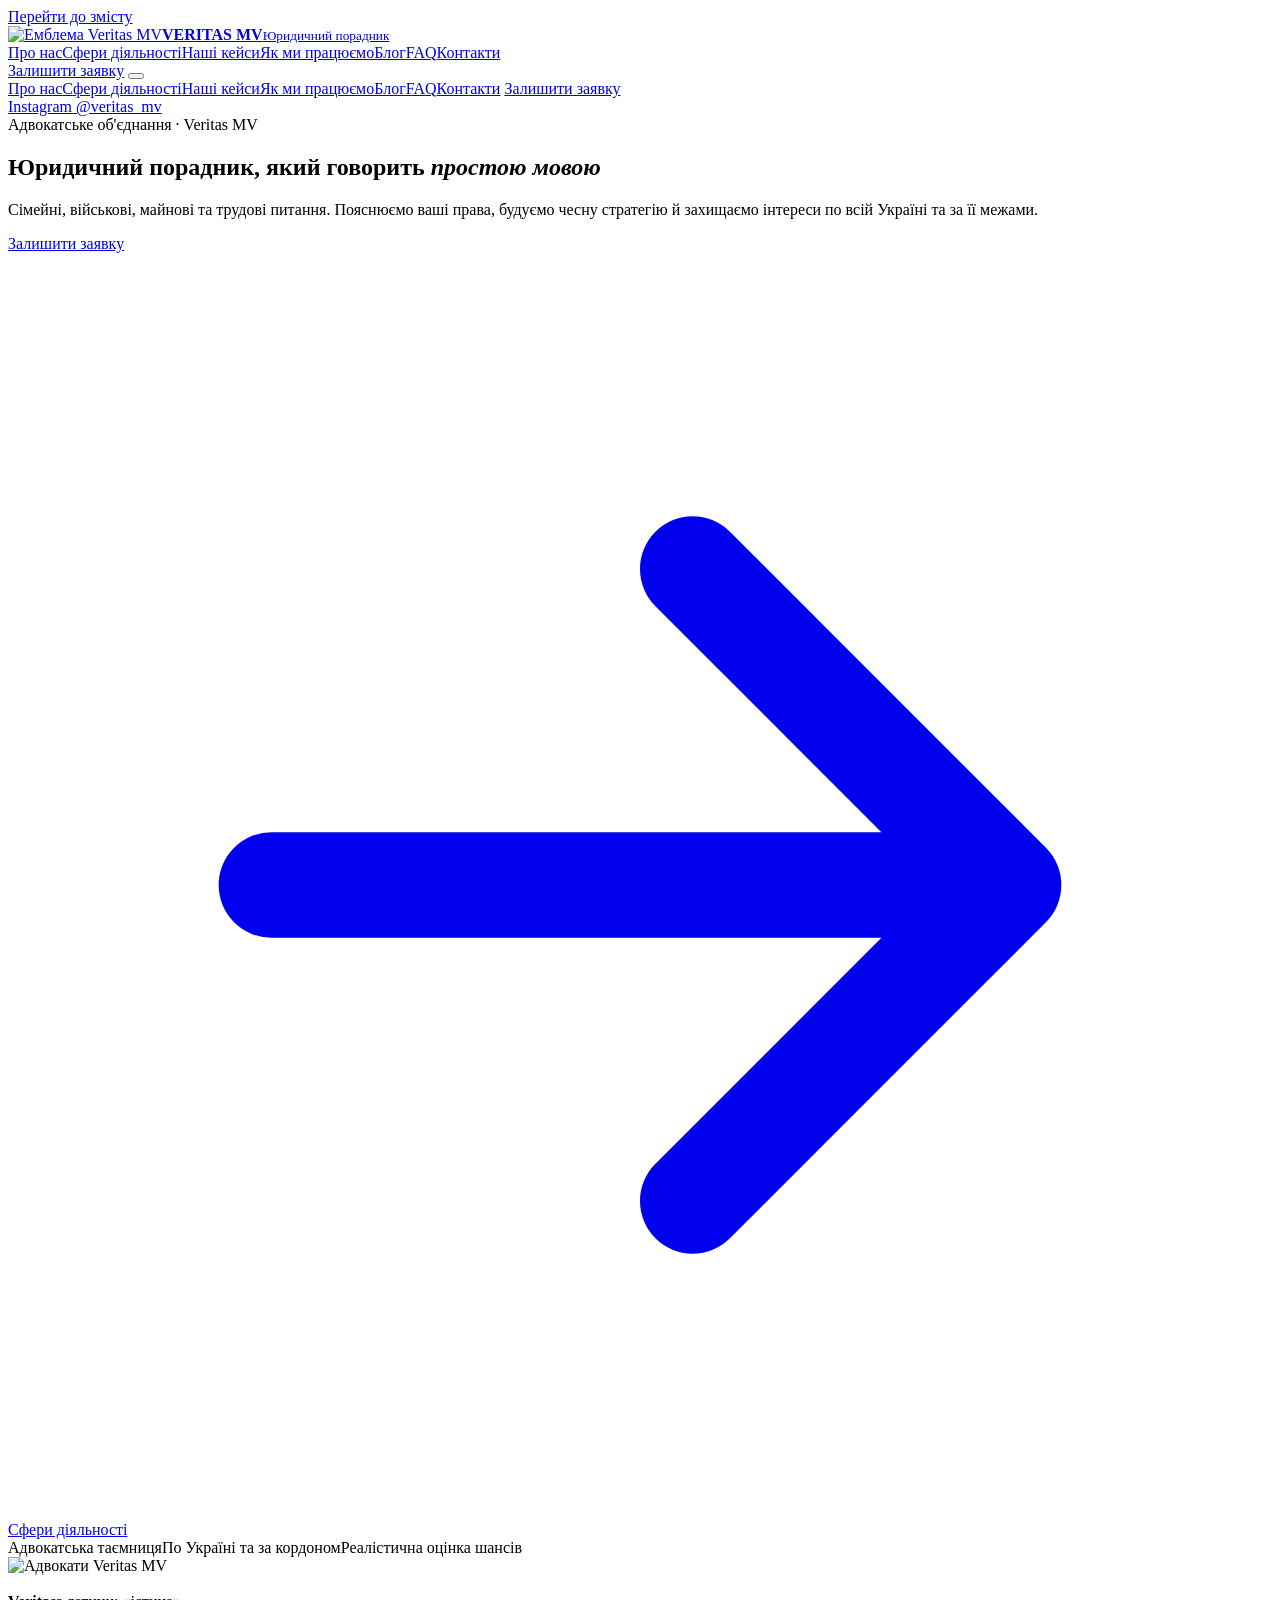
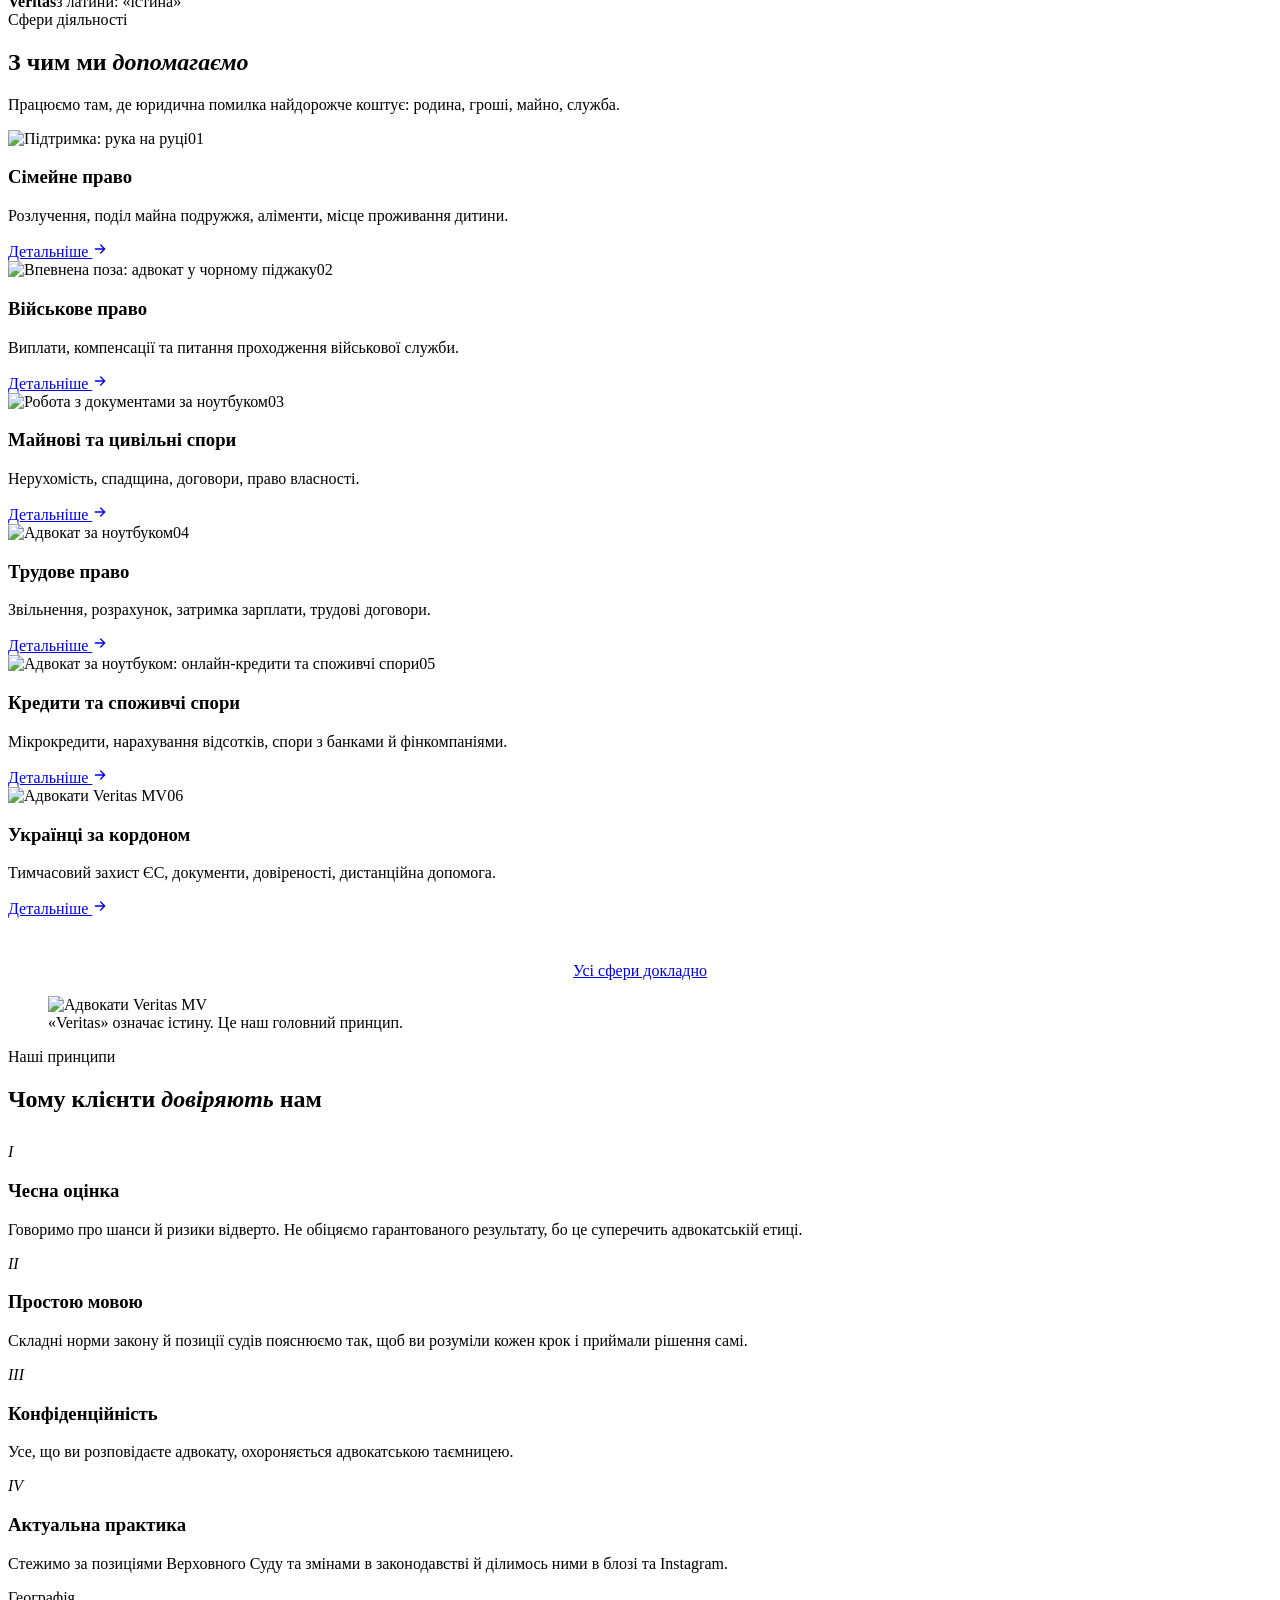
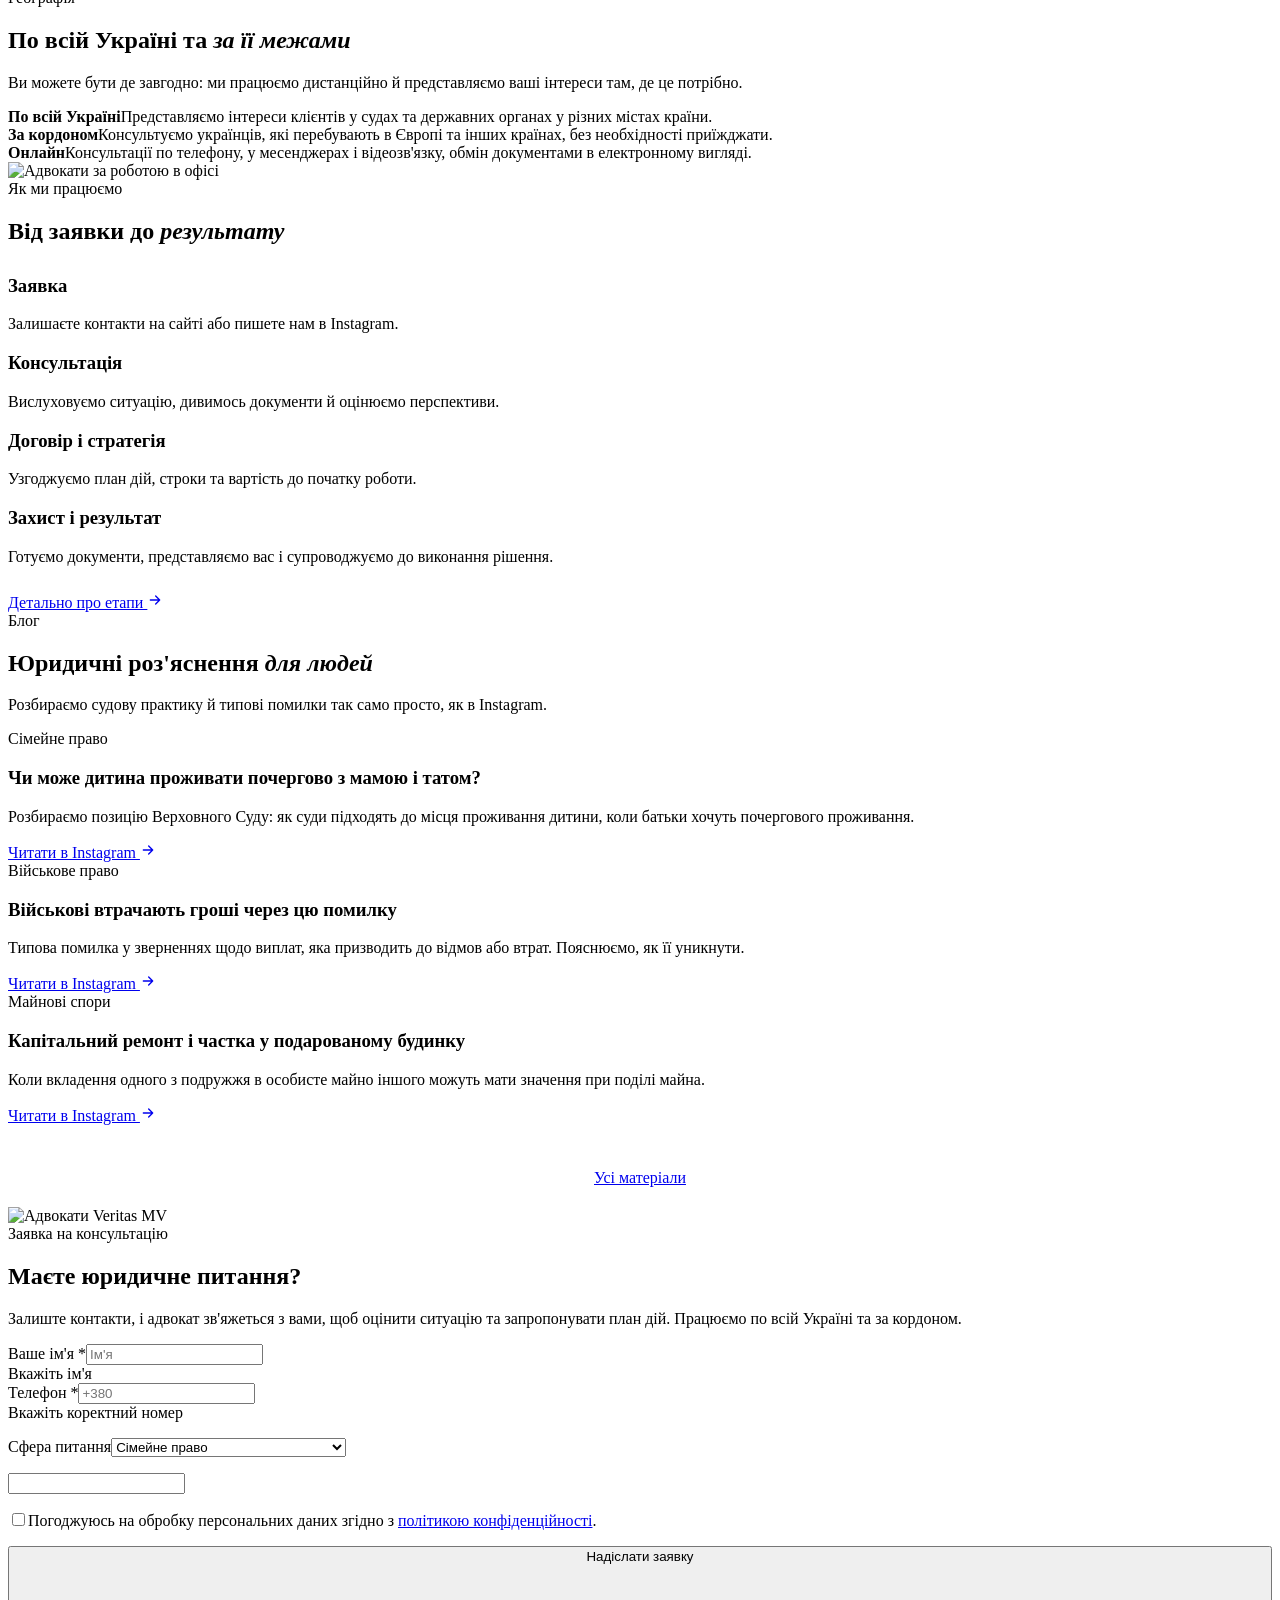
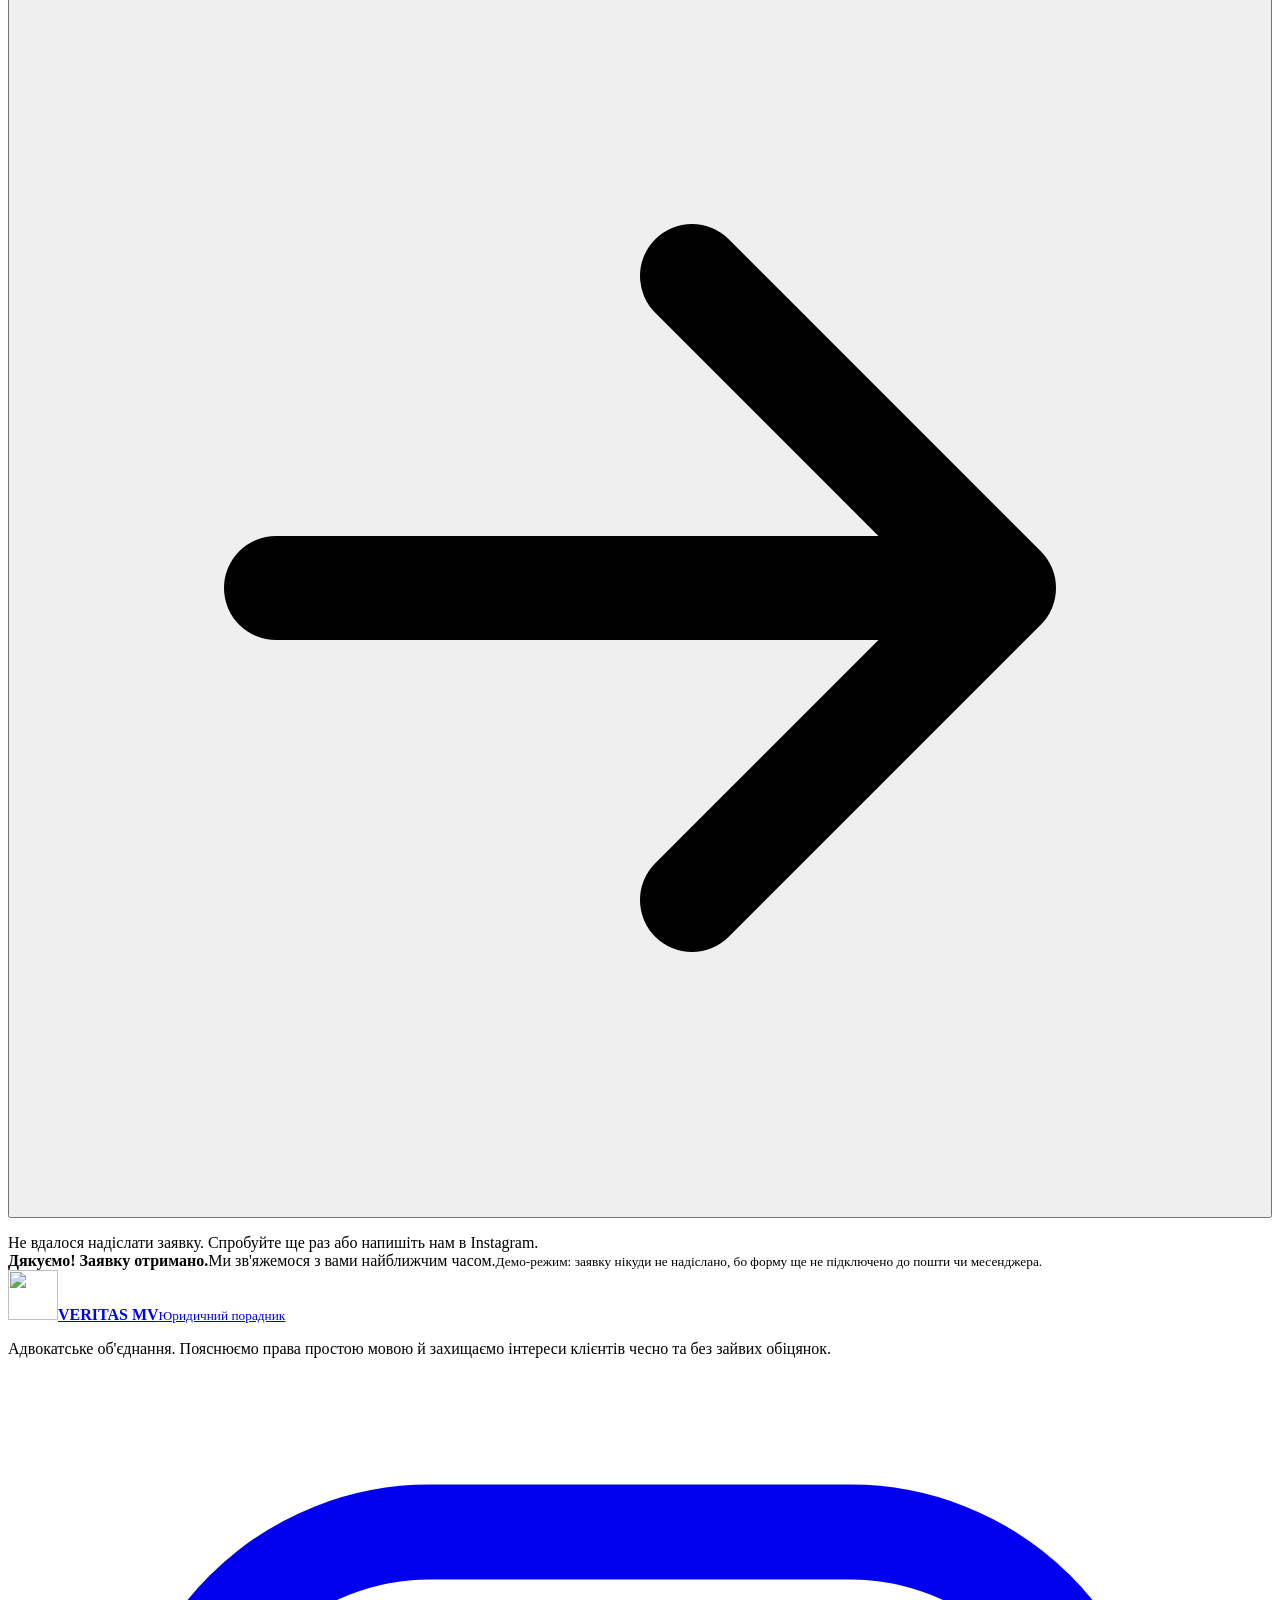
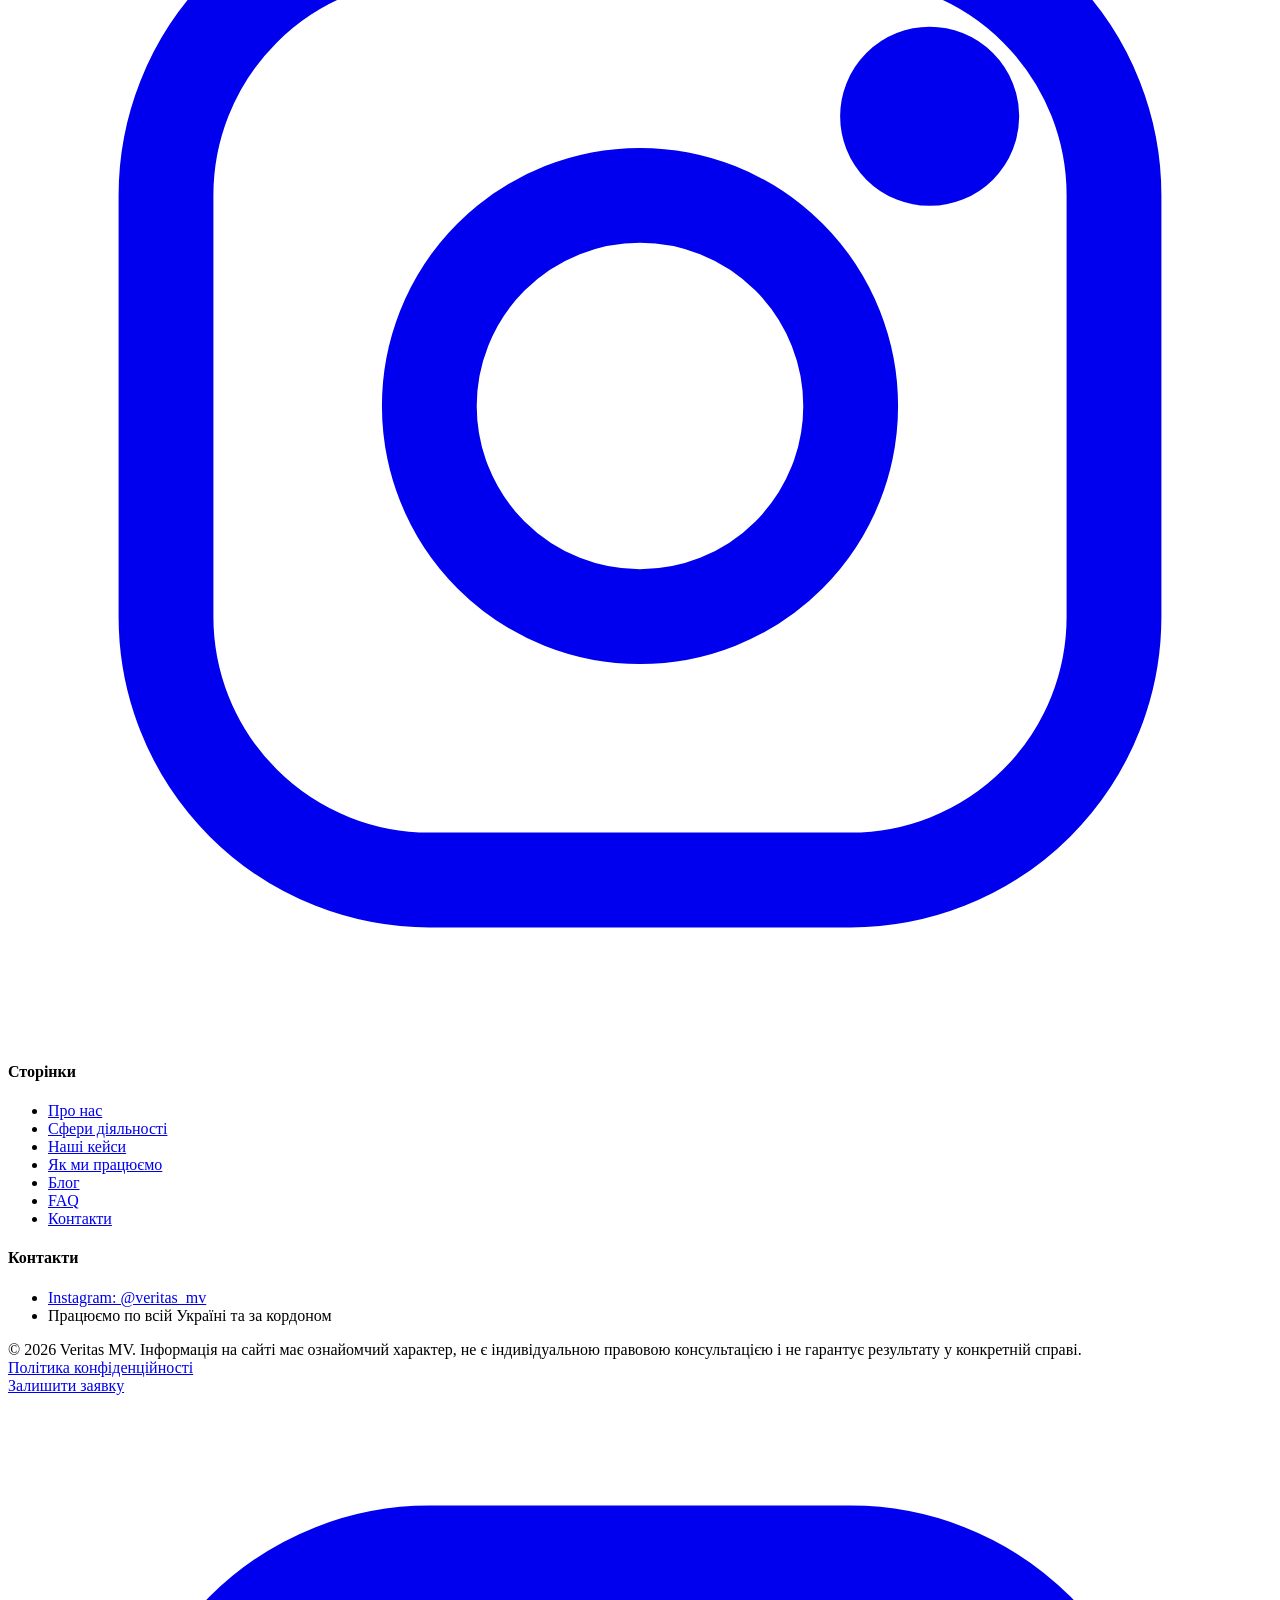
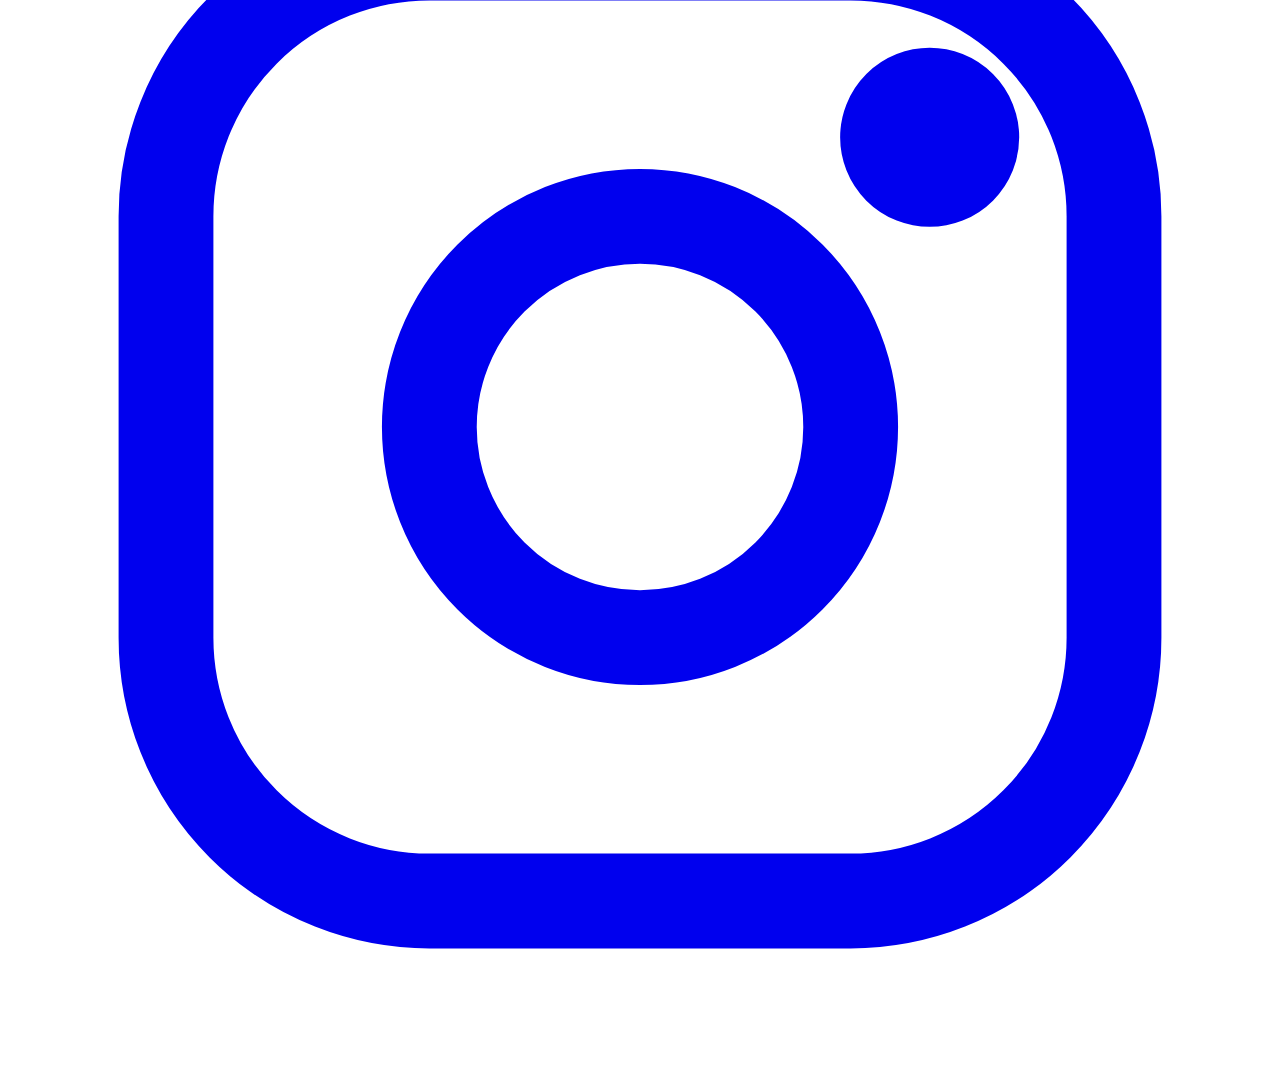
==== index.html @ 13b51f2b "Add files via upload" ====
<!DOCTYPE html>
<html lang="uk">
<head>
<meta charset="utf-8">
<meta name="viewport" content="width=device-width,initial-scale=1">
<title>Юридичний порадник | Адвокатське об'єднання Veritas MV</title>
<meta name="description" content="Адвокатське об'єднання Veritas MV: сімейне, військове, майнове та трудове право. Працюємо по всій Україні та за кордоном. Залиште заявку онлайн.">
<link rel="canonical" href="https://veritasmv.com.ua/">
<meta property="og:type" content="website"><meta property="og:locale" content="uk_UA">
<meta property="og:title" content="Юридичний порадник | Адвокатське об'єднання Veritas MV"><meta property="og:description" content="Адвокатське об'єднання Veritas MV: сімейне, військове, майнове та трудове право. Працюємо по всій Україні та за кордоном. Залиште заявку онлайн.">
<meta property="og:image" content="https://veritasmv.com.ua/img/hero.jpg"><meta property="og:url" content="https://veritasmv.com.ua/">
<meta name="theme-color" content="#4a0a16">
<link rel="icon" type="image/png" href="img/favicon.png"><link rel="apple-touch-icon" href="img/apple-touch-icon.png">
<link rel="preconnect" href="https://fonts.googleapis.com"><link rel="preconnect" href="https://fonts.gstatic.com" crossorigin>
<link href="https://fonts.googleapis.com/css2?family=Montserrat:ital,wght@0,300;0,400;0,500;0,600;0,700;0,800;1,500;1,600&display=swap&subset=cyrillic" rel="stylesheet">
<link rel="stylesheet" href="css/style.css">
<script type="application/ld+json">{"@context": "https://schema.org", "@type": "LegalService", "name": "Veritas MV · Юридичний порадник", "url": "https://veritasmv.com.ua", "logo": "https://veritasmv.com.ua/img/logo.png", "image": "https://veritasmv.com.ua/img/hero.jpg", "description": "Адвокатське об'єднання: сімейне, військове, майнове, трудове право. Працюємо по всій Україні та за кордоном.", "sameAs": ["https://www.instagram.com/veritas_mv"], "areaServed": ["UA", "Європа"]}</script>
</head>
<body>
<a class="sr-only" href="#main">Перейти до змісту</a>
<header class="site-header"><div class="container header-in">
  <a class="brand" href="index.html" aria-label="Юридичний порадник: на головну"><img src="img/logo.png" alt="Емблема Veritas MV" width="50" height="50"><span class="brand-txt"><b>VERITAS MV</b><small>Юридичний порадник</small></span></a>
  <nav class="nav" aria-label="Основне меню"><a href="about.html">Про нас</a><a href="services.html">Сфери діяльності</a><a href="cases.html">Наші кейси</a><a href="process.html">Як ми працюємо</a><a href="blog.html">Блог</a><a href="faq.html">FAQ</a><a href="contacts.html">Контакти</a></nav>
  <a class="btn btn-primary btn-sm header-cta" href="contacts.html#form">Залишити заявку</a>
  <button class="burger" aria-label="Меню" aria-expanded="false"><span></span></button>
</div></header>
<div class="mobile-menu"><a class="m-link" href="about.html">Про нас</a><a class="m-link" href="services.html">Сфери діяльності</a><a class="m-link" href="cases.html">Наші кейси</a><a class="m-link" href="process.html">Як ми працюємо</a><a class="m-link" href="blog.html">Блог</a><a class="m-link" href="faq.html">FAQ</a><a class="m-link" href="contacts.html">Контакти</a>
  <a class="btn btn-primary" href="contacts.html#form">Залишити заявку</a>
  <div class="m-contact"><a href="https://www.instagram.com/veritas_mv" target="_blank" rel="noopener">Instagram @veritas_mv</a></div>
</div>
<main id="main">

<section class="hero"><div class="container hero-grid">
  <div>
    <span class="eyebrow rv">Адвокатське об'єднання · Veritas MV</span>
    <h1 class="rv d1">Юридичний порадник, який говорить <em>простою мовою</em></h1>
    <p class="lead rv d2">Сімейні, військові, майнові та трудові питання. Пояснюємо ваші права, будуємо чесну стратегію й захищаємо інтереси по всій Україні та за її межами.</p>
    <div class="hero-actions rv d2"><a class="btn btn-primary" href="contacts.html#form">Залишити заявку <svg viewBox="0 0 24 24" fill="none" stroke="currentColor" stroke-width="2" stroke-linecap="round" stroke-linejoin="round"><path d="M5 12h14M13 6l6 6-6 6"/></svg></a><a class="btn btn-outline" href="services.html">Сфери діяльності</a></div>
    <div class="chips rv d3"><span class="chip">Адвокатська таємниця</span><span class="chip">По Україні та за кордоном</span><span class="chip">Реалістична оцінка шансів</span></div>
  </div>
  <div class="hero-visual rv d2">
    <div class="frame"><img src="img/hero.jpg" alt="Адвокати Veritas MV" width="1000" height="1500"></div>
    <div class="hero-badge"><img src="img/logo.png" alt=""><div><b>Veritas</b><span>з латини: «істина»</span></div></div>
  </div>
</div></section>

<section class="section"><div class="container">
  <div class="section-head rv"><span class="eyebrow">Сфери діяльності</span><h2>З чим ми <em>допомагаємо</em></h2><p>Працюємо там, де юридична помилка найдорожче коштує: родина, гроші, майно, служба.</p></div>
  <div class="grid g3"><article class="card rv d1"><div class="card-img"><img src="img/svc-family.jpg" alt="Підтримка: рука на руці" loading="lazy"><span class="card-num">01</span></div>
<div class="card-body"><h3>Сімейне право</h3><p>Розлучення, поділ майна подружжя, аліменти, місце проживання дитини.</p><a class="link-arrow" href="services.html#family">Детальніше <svg width=16 height=16 viewBox="0 0 24 24" fill="none" stroke="currentColor" stroke-width="2" stroke-linecap="round" stroke-linejoin="round"><path d="M5 12h14M13 6l6 6-6 6"/></svg></a></div></article><article class="card rv d2"><div class="card-img"><img src="img/svc-military.jpg" alt="Впевнена поза: адвокат у чорному піджаку" loading="lazy"><span class="card-num">02</span></div>
<div class="card-body"><h3>Військове право</h3><p>Виплати, компенсації та питання проходження військової служби.</p><a class="link-arrow" href="services.html#military">Детальніше <svg width=16 height=16 viewBox="0 0 24 24" fill="none" stroke="currentColor" stroke-width="2" stroke-linecap="round" stroke-linejoin="round"><path d="M5 12h14M13 6l6 6-6 6"/></svg></a></div></article><article class="card rv d3"><div class="card-img"><img src="img/svc-property.jpg" alt="Робота з документами за ноутбуком" loading="lazy"><span class="card-num">03</span></div>
<div class="card-body"><h3>Майнові та цивільні спори</h3><p>Нерухомість, спадщина, договори, право власності.</p><a class="link-arrow" href="services.html#property">Детальніше <svg width=16 height=16 viewBox="0 0 24 24" fill="none" stroke="currentColor" stroke-width="2" stroke-linecap="round" stroke-linejoin="round"><path d="M5 12h14M13 6l6 6-6 6"/></svg></a></div></article><article class="card rv d1"><div class="card-img"><img src="img/svc-labor.jpg" alt="Адвокат за ноутбуком" loading="lazy"><span class="card-num">04</span></div>
<div class="card-body"><h3>Трудове право</h3><p>Звільнення, розрахунок, затримка зарплати, трудові договори.</p><a class="link-arrow" href="services.html#labor">Детальніше <svg width=16 height=16 viewBox="0 0 24 24" fill="none" stroke="currentColor" stroke-width="2" stroke-linecap="round" stroke-linejoin="round"><path d="M5 12h14M13 6l6 6-6 6"/></svg></a></div></article><article class="card rv d2"><div class="card-img"><img src="img/svc-consumer.jpg" alt="Адвокат за ноутбуком: онлайн-кредити та споживчі спори" loading="lazy"><span class="card-num">05</span></div>
<div class="card-body"><h3>Кредити та споживчі спори</h3><p>Мікрокредити, нарахування відсотків, спори з банками й фінкомпаніями.</p><a class="link-arrow" href="services.html#consumer">Детальніше <svg width=16 height=16 viewBox="0 0 24 24" fill="none" stroke="currentColor" stroke-width="2" stroke-linecap="round" stroke-linejoin="round"><path d="M5 12h14M13 6l6 6-6 6"/></svg></a></div></article><article class="card rv d3"><div class="card-img"><img src="img/svc-abroad.jpg" alt="Адвокати Veritas MV" loading="lazy"><span class="card-num">06</span></div>
<div class="card-body"><h3>Українці за кордоном</h3><p>Тимчасовий захист ЄС, документи, довіреності, дистанційна допомога.</p><a class="link-arrow" href="services.html#abroad">Детальніше <svg width=16 height=16 viewBox="0 0 24 24" fill="none" stroke="currentColor" stroke-width="2" stroke-linecap="round" stroke-linejoin="round"><path d="M5 12h14M13 6l6 6-6 6"/></svg></a></div></article></div>
  <div style="text-align:center;margin-top:44px" class="rv"><a class="btn btn-outline" href="services.html">Усі сфери докладно</a></div>
</div></section>

<section class="section dark"><div class="container principles-wrap">
  <figure class="principles-img rv"><img src="img/principles.jpg" alt="Адвокати Veritas MV" loading="lazy"><figcaption>«Veritas» означає істину. Це наш головний принцип.</figcaption></figure>
  <div>
    <div class="section-head rv" style="margin-bottom:30px"><span class="eyebrow">Наші принципи</span><h2>Чому клієнти <em>довіряють</em> нам</h2></div>
    <div class="pr-list">
      <div class="pr rv"><i>I</i><div><h3>Чесна оцінка</h3><p>Говоримо про шанси й ризики відверто. Не обіцяємо гарантованого результату, бо це суперечить адвокатській етиці.</p></div></div>
      <div class="pr rv d1"><i>II</i><div><h3>Простою мовою</h3><p>Складні норми закону й позиції судів пояснюємо так, щоб ви розуміли кожен крок і приймали рішення самі.</p></div></div>
      <div class="pr rv d2"><i>III</i><div><h3>Конфіденційність</h3><p>Усе, що ви розповідаєте адвокату, охороняється адвокатською таємницею.</p></div></div>
      <div class="pr rv d3"><i>IV</i><div><h3>Актуальна практика</h3><p>Стежимо за позиціями Верховного Суду та змінами в законодавстві й ділимось ними в блозі та Instagram.</p></div></div>
    </div>
  </div>
</div></section>

<section class="section"><div class="container">
  <div class="section-head center rv"><span class="eyebrow">Географія</span><h2>По всій Україні та <em>за її межами</em></h2><p>Ви можете бути де завгодно: ми працюємо дистанційно й представляємо ваші інтереси там, де це потрібно.</p></div>
  <div class="geo">
    <div class="geo-item rv"><b>По всій Україні</b><span>Представляємо інтереси клієнтів у судах та державних органах у різних містах країни.</span></div>
    <div class="geo-item rv d1"><b>За кордоном</b><span>Консультуємо українців, які перебувають в Європі та інших країнах, без необхідності приїжджати.</span></div>
    <div class="geo-item rv d2"><b>Онлайн</b><span>Консультації по телефону, у месенджерах і відеозв'язку, обмін документами в електронному вигляді.</span></div>
  </div>
</div></section>

<section class="section tint"><div class="container steps-split">
  <div class="steps-photo rv"><img src="img/steps.jpg" alt="Адвокати за роботою в офісі" loading="lazy"></div>
  <div>
    <div class="section-head rv" style="margin-bottom:30px"><span class="eyebrow">Як ми працюємо</span><h2>Від заявки до <em>результату</em></h2></div>
    <div class="steps">
      <div class="step rv"><h3>Заявка</h3><p>Залишаєте контакти на сайті або пишете нам в Instagram.</p></div>
      <div class="step rv d1"><h3>Консультація</h3><p>Вислуховуємо ситуацію, дивимось документи й оцінюємо перспективи.</p></div>
      <div class="step rv d2"><h3>Договір і стратегія</h3><p>Узгоджуємо план дій, строки та вартість до початку роботи.</p></div>
      <div class="step rv d3"><h3>Захист і результат</h3><p>Готуємо документи, представляємо вас і супроводжуємо до виконання рішення.</p></div>
    </div>
    <div style="margin-top:26px" class="rv"><a class="link-arrow" href="process.html">Детально про етапи <svg width=16 height=16 viewBox="0 0 24 24" fill="none" stroke="currentColor" stroke-width="2" stroke-linecap="round" stroke-linejoin="round"><path d="M5 12h14M13 6l6 6-6 6"/></svg></a></div>
  </div>
</div></section>

<section class="section"><div class="container">
  <div class="section-head rv"><span class="eyebrow">Блог</span><h2>Юридичні роз'яснення <em>для людей</em></h2><p>Розбираємо судову практику й типові помилки так само просто, як в Instagram.</p></div>
  <div class="grid g3"><article class="post rv d1"><span class="tag">Сімейне право</span><h3>Чи може дитина проживати почергово з мамою і татом?</h3><p>Розбираємо позицію Верховного Суду: як суди підходять до місця проживання дитини, коли батьки хочуть почергового проживання.</p><a class="link-arrow" href="https://www.instagram.com/veritas_mv" target="_blank" rel="noopener">Читати в Instagram <svg width=16 height=16 viewBox="0 0 24 24" fill="none" stroke="currentColor" stroke-width="2" stroke-linecap="round" stroke-linejoin="round"><path d="M5 12h14M13 6l6 6-6 6"/></svg></a></article><article class="post rv d2"><span class="tag">Військове право</span><h3>Військові втрачають гроші через цю помилку</h3><p>Типова помилка у зверненнях щодо виплат, яка призводить до відмов або втрат. Пояснюємо, як її уникнути.</p><a class="link-arrow" href="https://www.instagram.com/veritas_mv" target="_blank" rel="noopener">Читати в Instagram <svg width=16 height=16 viewBox="0 0 24 24" fill="none" stroke="currentColor" stroke-width="2" stroke-linecap="round" stroke-linejoin="round"><path d="M5 12h14M13 6l6 6-6 6"/></svg></a></article><article class="post rv d3"><span class="tag">Майнові спори</span><h3>Капітальний ремонт і частка у подарованому будинку</h3><p>Коли вкладення одного з подружжя в особисте майно іншого можуть мати значення при поділі майна.</p><a class="link-arrow" href="https://www.instagram.com/veritas_mv" target="_blank" rel="noopener">Читати в Instagram <svg width=16 height=16 viewBox="0 0 24 24" fill="none" stroke="currentColor" stroke-width="2" stroke-linecap="round" stroke-linejoin="round"><path d="M5 12h14M13 6l6 6-6 6"/></svg></a></article></div>
  <div style="text-align:center;margin-top:44px" class="rv"><a class="btn btn-outline" href="blog.html">Усі матеріали</a></div>
</div></section>

<section class="section" style="padding-top:20px"><div class="container">
  <div class="cta rv">
    <div class="cta-img"><img src="img/cta-wide.jpg" alt="Адвокати Veritas MV" loading="lazy"></div>
    <div class="cta-body">
      <span class="eyebrow">Заявка на консультацію</span>
      <h2>Маєте юридичне питання?</h2><p>Залиште контакти, і адвокат зв'яжеться з вами, щоб оцінити ситуацію та запропонувати план дій. Працюємо по всій Україні та за кордоном.</p>
      <form class="form" data-lead novalidate>
  <div class="form-fields" style="display:grid;gap:16px">
    <div class="row two">
      <div class="field"><label for="ctan">Ваше ім'я <span class="req">*</span></label><input id="ctan" name="name" placeholder="Ім'я" autocomplete="name"><div class="msg">Вкажіть ім'я</div></div>
      <div class="field"><label for="ctap">Телефон <span class="req">*</span></label><input id="ctap" name="phone" type="tel" inputmode="tel" placeholder="+380" autocomplete="tel"><div class="msg">Вкажіть коректний номер</div></div>
    </div>
    <div class="field"><label for="ctaa">Сфера питання</label><select id="ctaa" name="area"><option value="family">Сімейне право</option><option value="military">Військове право</option><option value="property">Майнові та цивільні спори</option><option value="labor">Трудове право</option><option value="consumer">Кредити та споживчі спори</option><option value="abroad">Українці за кордоном</option><option value="other">Інше / не знаю, до кого звертатись</option></select></div>
    <div class="hp" aria-hidden="true"><input name="website" tabindex="-1" autocomplete="off"></div><label class="check"><input type="checkbox" name="consent"><span>Погоджуюсь на обробку персональних даних згідно з <a href="privacy.html">політикою конфіденційності</a>.</span></label>
    <button class="btn btn-primary" type="submit">Надіслати заявку <svg viewBox="0 0 24 24" fill="none" stroke="currentColor" stroke-width="2" stroke-linecap="round" stroke-linejoin="round"><path d="M5 12h14M13 6l6 6-6 6"/></svg></button><div class="form-err">Не вдалося надіслати заявку. Спробуйте ще раз або напишіть нам в Instagram.</div>
  </div>
  <div class="form-ok"><b>Дякуємо! Заявку отримано.</b>Ми зв'яжемося з вами найближчим часом.<small class="demo-note">Демо-режим: заявку нікуди не надіслано, бо форму ще не підключено до пошти чи месенджера.</small></div>
</form>
    </div>
  </div></div></section>

</main>
<footer class="site-footer"><div class="container">
  <div class="foot-grid">
    <div>
      <a class="brand" href="index.html"><img src="img/logo.png" alt="" width="50" height="50"><span class="brand-txt"><b>VERITAS MV</b><small>Юридичний порадник</small></span></a>
      <p class="foot-about">Адвокатське об'єднання. Пояснюємо права простою мовою й захищаємо інтереси клієнтів чесно та без зайвих обіцянок.</p>
      <div class="socials"><a href="https://www.instagram.com/veritas_mv" target="_blank" rel="noopener" aria-label="Instagram"><svg viewBox="0 0 24 24" fill="none" stroke="currentColor" stroke-width="1.8" stroke-linecap="round" stroke-linejoin="round"><rect x="3" y="3" width="18" height="18" rx="5"/><circle cx="12" cy="12" r="4"/><circle cx="17.5" cy="6.5" r=".8" fill="currentColor"/></svg></a></div>
    </div>
    <div><h4>Сторінки</h4><ul><li><a href="about.html">Про нас</a></li><li><a href="services.html">Сфери діяльності</a></li><li><a href="cases.html">Наші кейси</a></li><li><a href="process.html">Як ми працюємо</a></li><li><a href="blog.html">Блог</a></li><li><a href="faq.html">FAQ</a></li><li><a href="contacts.html">Контакти</a></li></ul></div>
    <div><h4>Контакти</h4><ul><li><a href="https://www.instagram.com/veritas_mv" target="_blank" rel="noopener">Instagram: @veritas_mv</a></li><li>Працюємо по всій Україні та за кордоном</li></ul></div>
  </div>
  <div class="foot-bottom">
    <div>© <span data-year>2026</span> Veritas MV. Інформація на сайті має ознайомчий характер, не є індивідуальною правовою консультацією і не гарантує результату у конкретній справі.</div>
    <div><a href="privacy.html">Політика конфіденційності</a></div>
  </div>
</div></footer>
<div class="mbar"><a class="btn btn-primary" href="contacts.html#form">Залишити заявку</a><a class="btn btn-light sq" href="https://www.instagram.com/veritas_mv" target="_blank" rel="noopener" aria-label="Instagram"><svg viewBox="0 0 24 24" fill="none" stroke="currentColor" stroke-width="1.8" stroke-linecap="round" stroke-linejoin="round"><rect x="3" y="3" width="18" height="18" rx="5"/><circle cx="12" cy="12" r="4"/><circle cx="17.5" cy="6.5" r=".8" fill="currentColor"/></svg></a></div>
<script src="js/config.js"></script>
<script src="js/main.js"></script>
</body>
</html>
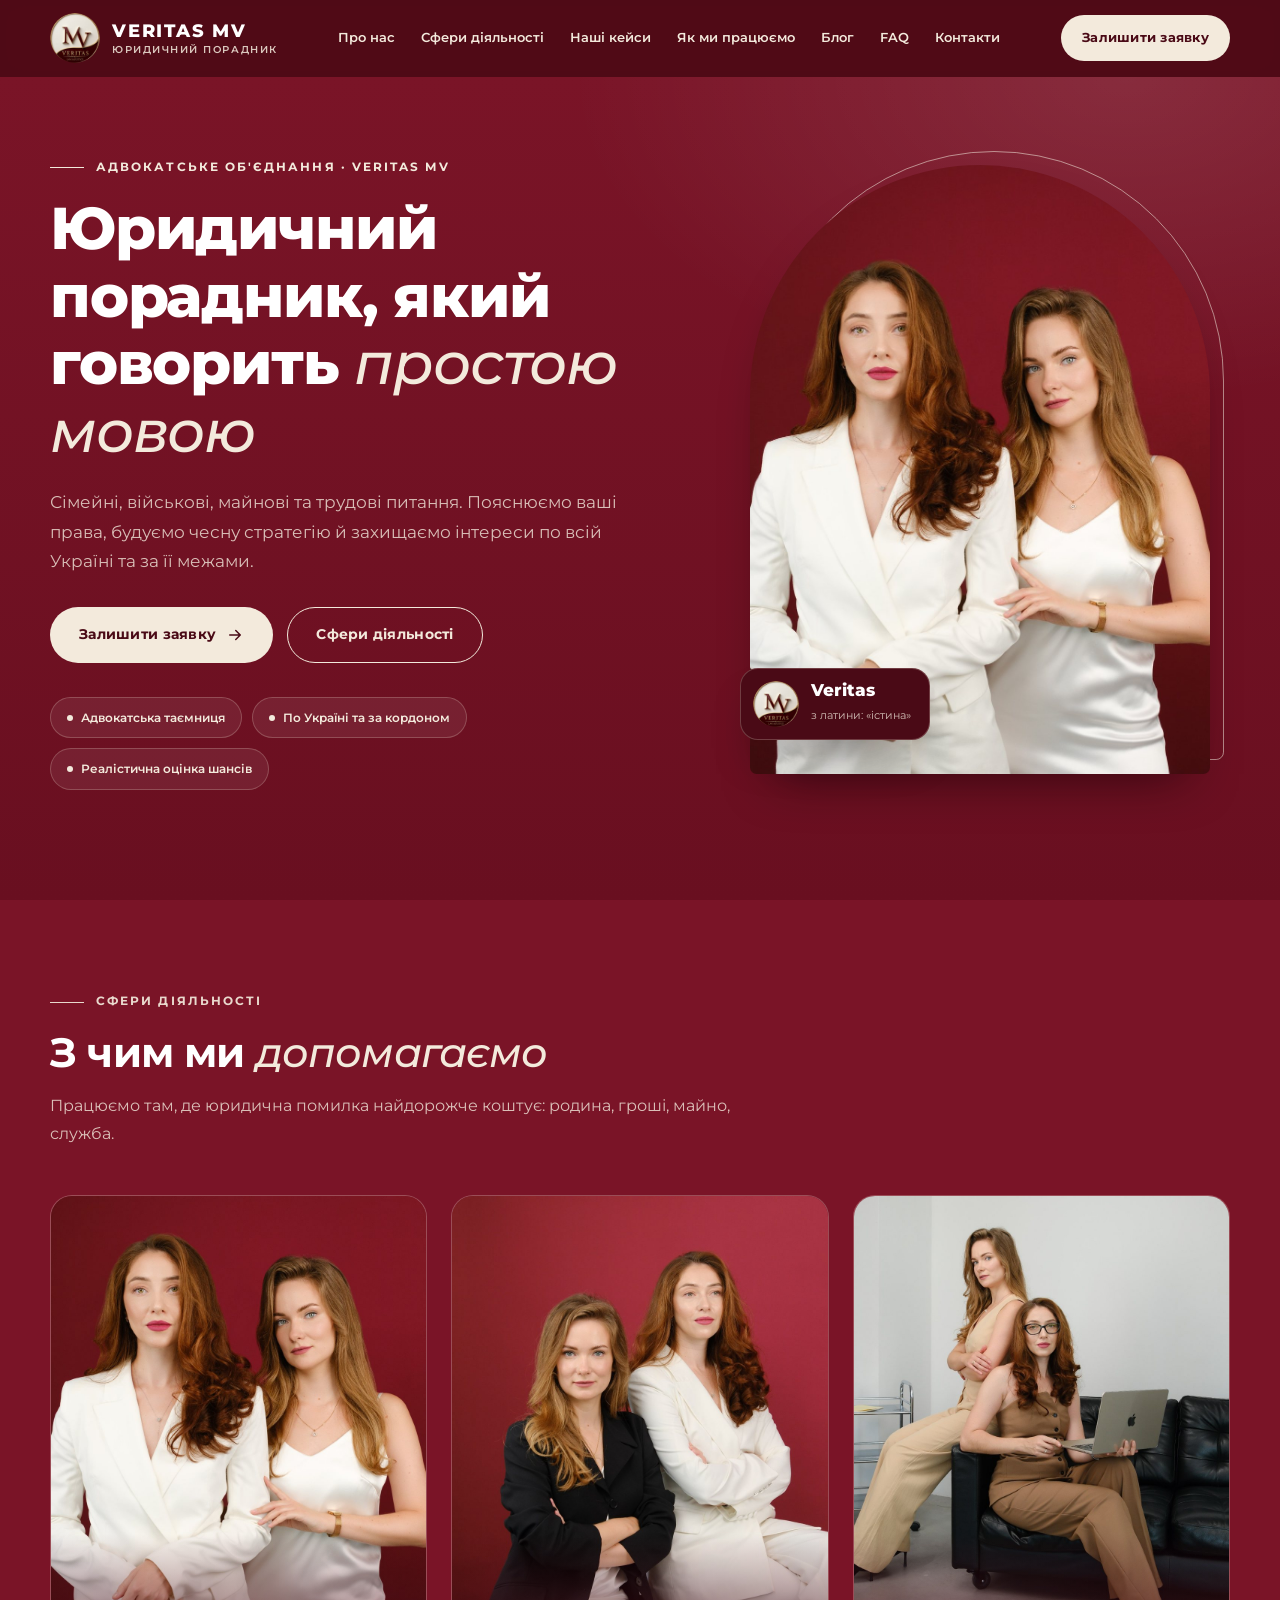
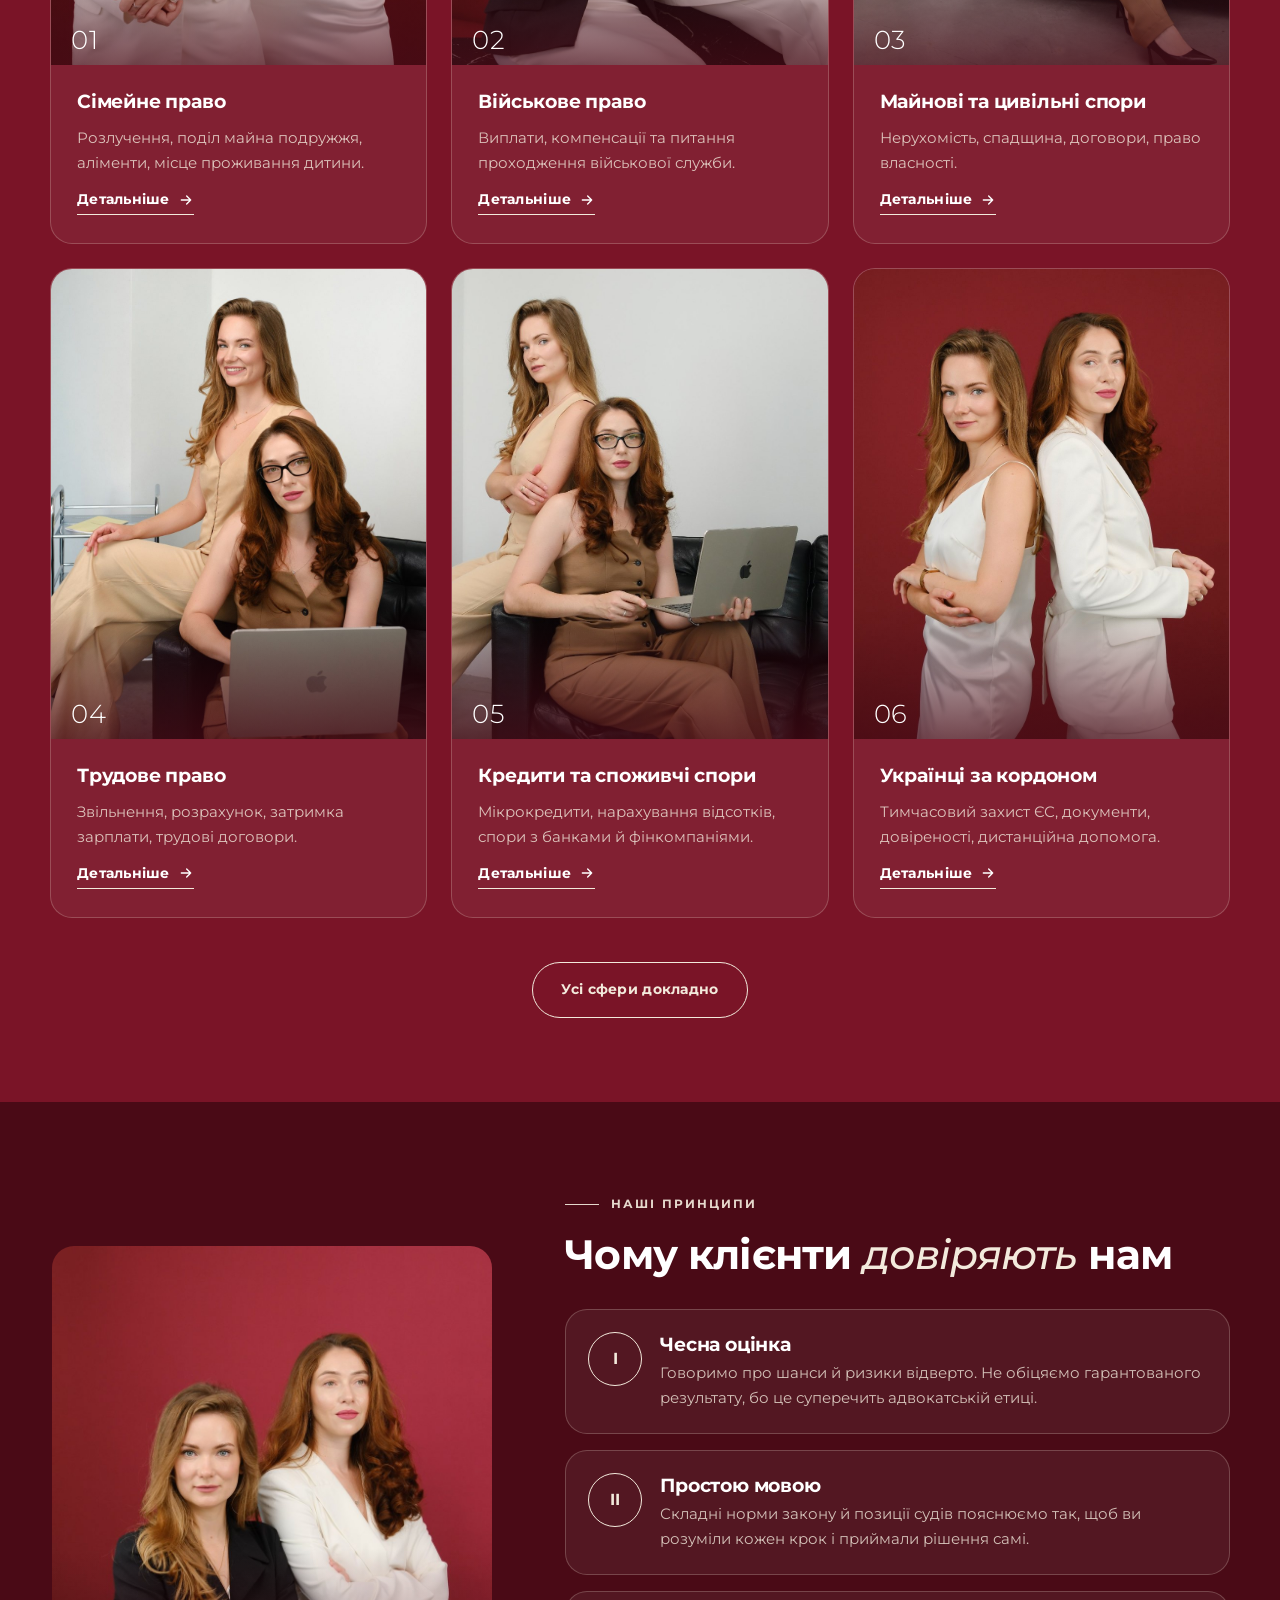
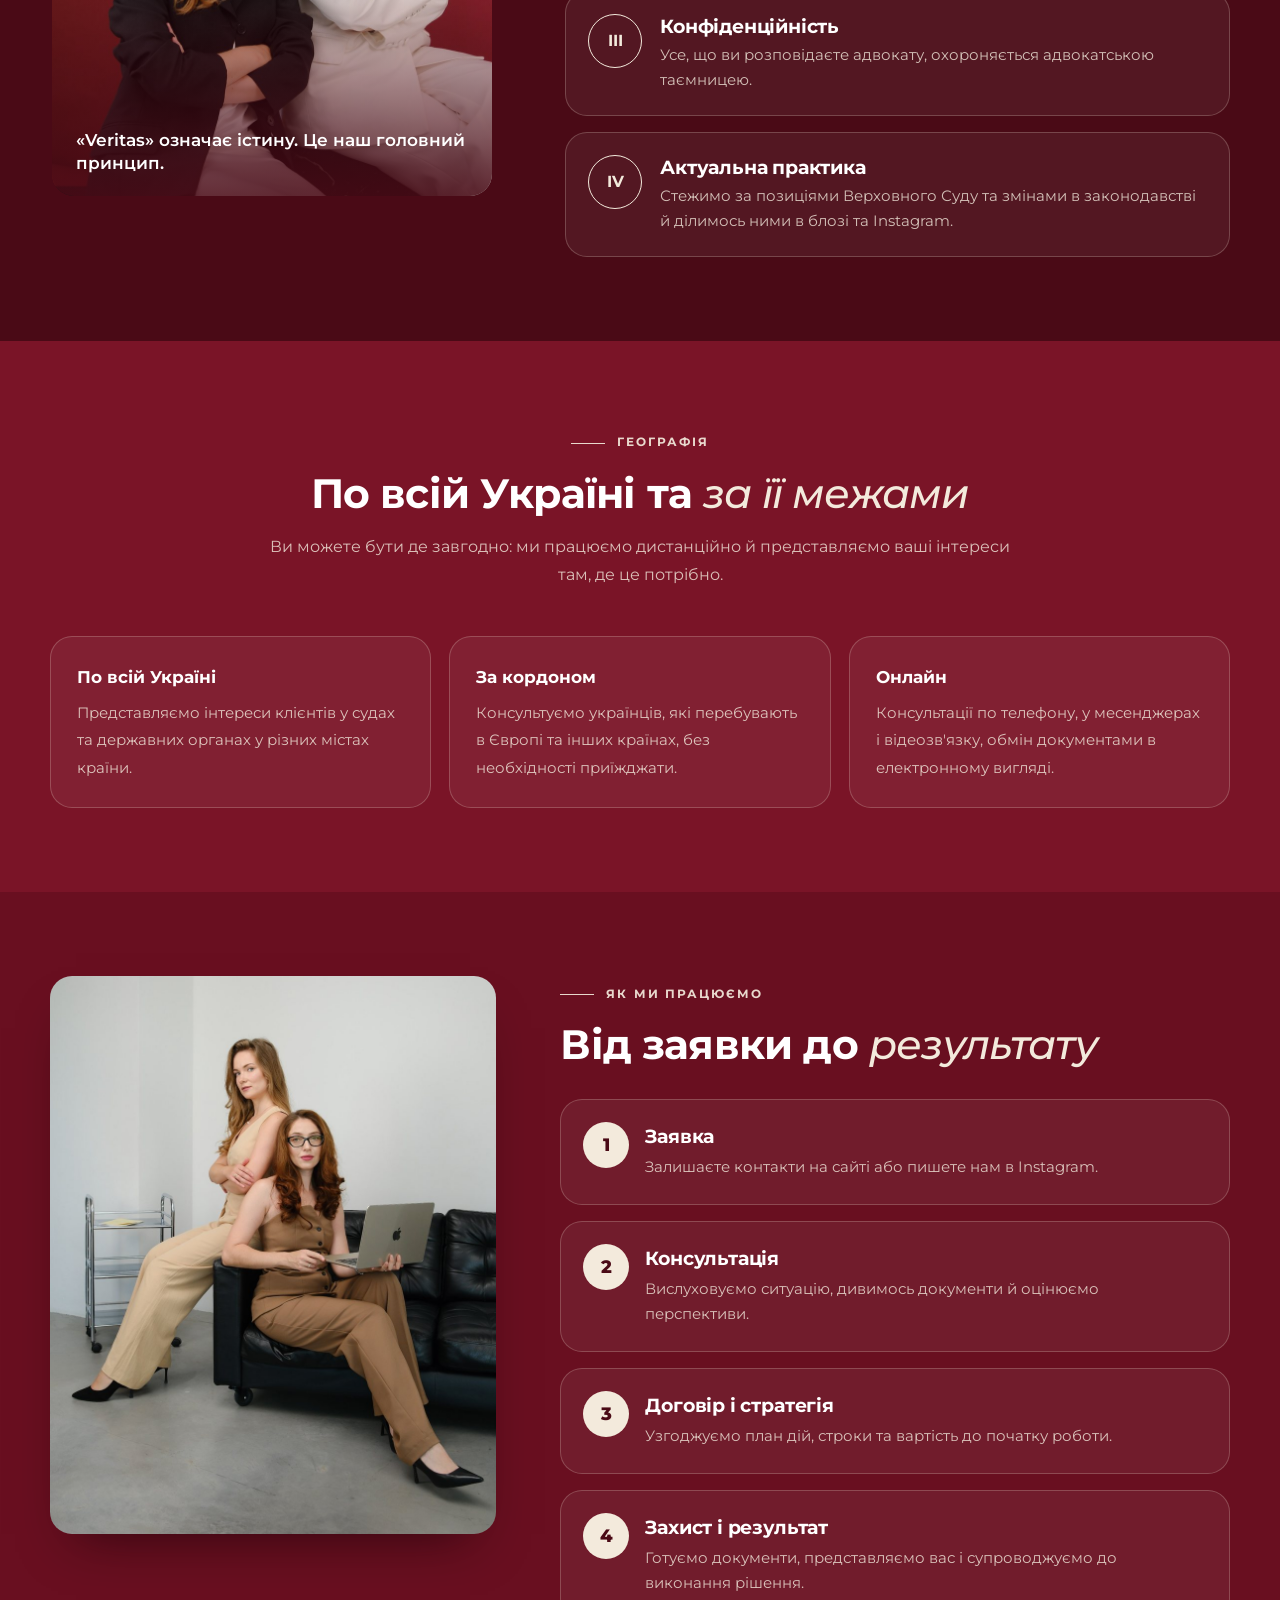
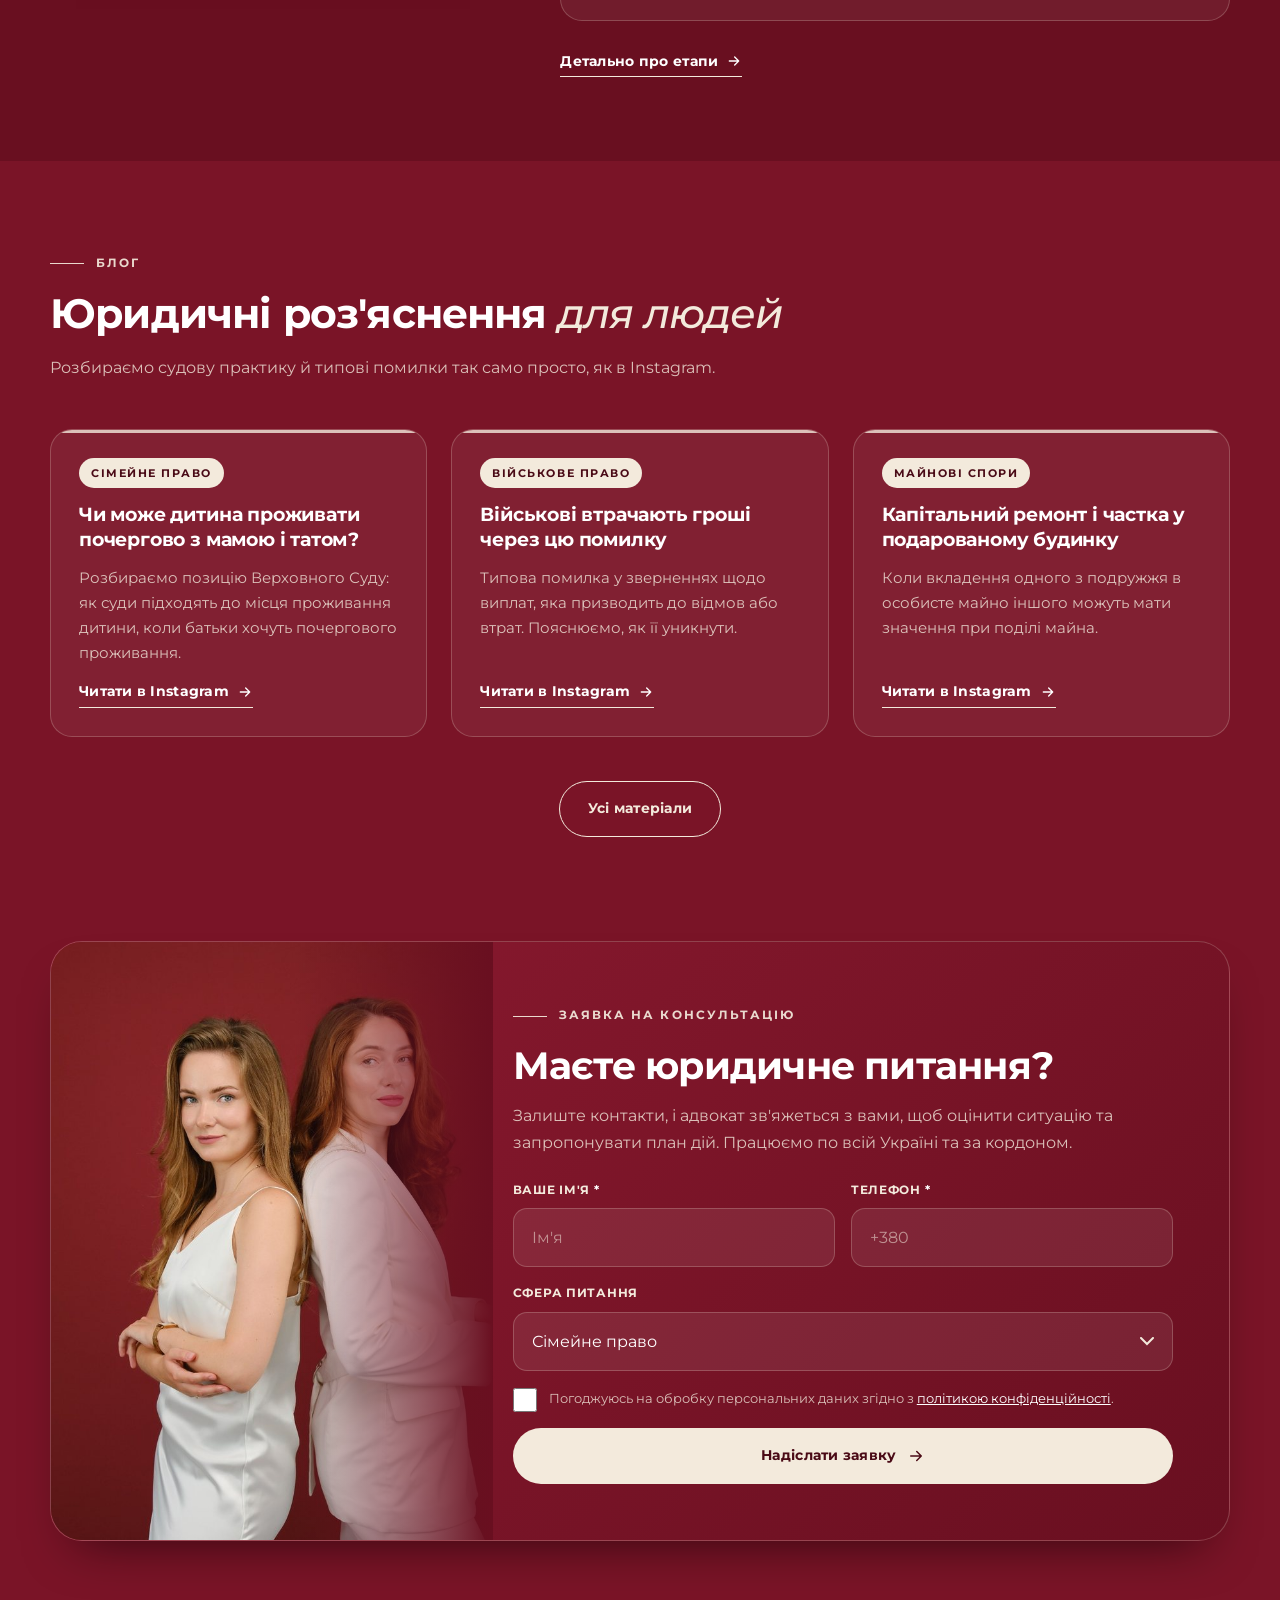
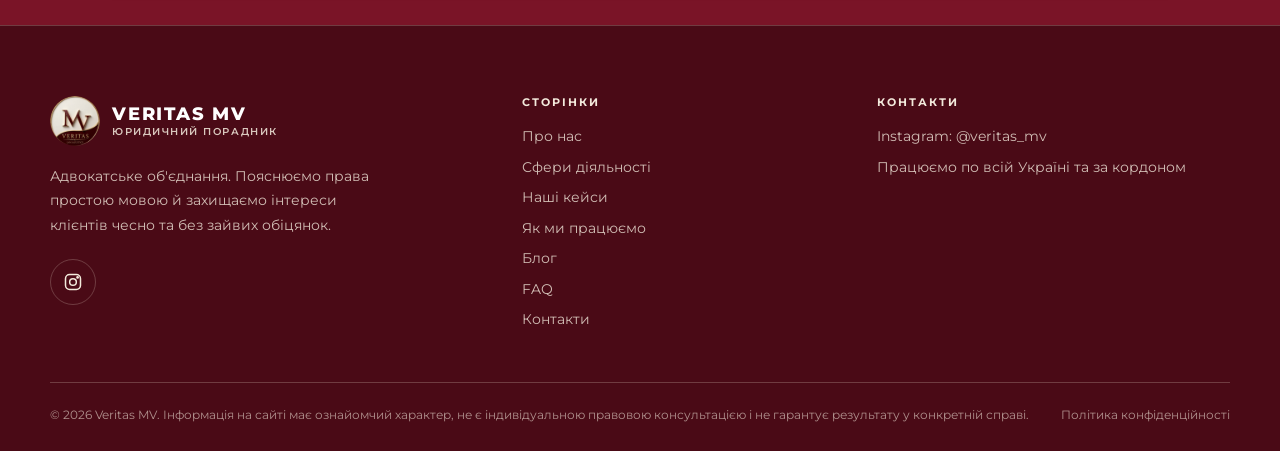
==== commit 89ed61cf: "Add files via upload" ====
--- a/index.html
+++ b/index.html
@@ -8,18 +8,18 @@
 <link rel="canonical" href="https://veritasmv.com.ua/">
 <meta property="og:type" content="website"><meta property="og:locale" content="uk_UA">
 <meta property="og:title" content="Юридичний порадник | Адвокатське об'єднання Veritas MV"><meta property="og:description" content="Адвокатське об'єднання Veritas MV: сімейне, військове, майнове та трудове право. Працюємо по всій Україні та за кордоном. Залиште заявку онлайн.">
-<meta property="og:image" content="https://veritasmv.com.ua/img/hero.jpg"><meta property="og:url" content="https://veritasmv.com.ua/">
+<meta property="og:image" content="https://veritasmv.com.ua/hero.jpg"><meta property="og:url" content="https://veritasmv.com.ua/">
 <meta name="theme-color" content="#4a0a16">
-<link rel="icon" type="image/png" href="img/favicon.png"><link rel="apple-touch-icon" href="img/apple-touch-icon.png">
+<link rel="icon" type="image/png" href="favicon.png"><link rel="apple-touch-icon" href="apple-touch-icon.png">
 <link rel="preconnect" href="https://fonts.googleapis.com"><link rel="preconnect" href="https://fonts.gstatic.com" crossorigin>
 <link href="https://fonts.googleapis.com/css2?family=Montserrat:ital,wght@0,300;0,400;0,500;0,600;0,700;0,800;1,500;1,600&display=swap&subset=cyrillic" rel="stylesheet">
-<link rel="stylesheet" href="css/style.css">
-<script type="application/ld+json">{"@context": "https://schema.org", "@type": "LegalService", "name": "Veritas MV · Юридичний порадник", "url": "https://veritasmv.com.ua", "logo": "https://veritasmv.com.ua/img/logo.png", "image": "https://veritasmv.com.ua/img/hero.jpg", "description": "Адвокатське об'єднання: сімейне, військове, майнове, трудове право. Працюємо по всій Україні та за кордоном.", "sameAs": ["https://www.instagram.com/veritas_mv"], "areaServed": ["UA", "Європа"]}</script>
+<link rel="stylesheet" href="style.css">
+<script type="application/ld+json">{"@context": "https://schema.org", "@type": "LegalService", "name": "Veritas MV · Юридичний порадник", "url": "https://veritasmv.com.ua", "logo": "https://veritasmv.com.ua/logo.png", "image": "https://veritasmv.com.ua/hero.jpg", "description": "Адвокатське об'єднання: сімейне, військове, майнове, трудове право. Працюємо по всій Україні та за кордоном.", "sameAs": ["https://www.instagram.com/veritas_mv"], "areaServed": ["UA", "Європа"]}</script>
 </head>
 <body>
 <a class="sr-only" href="#main">Перейти до змісту</a>
 <header class="site-header"><div class="container header-in">
-  <a class="brand" href="index.html" aria-label="Юридичний порадник: на головну"><img src="img/logo.png" alt="Емблема Veritas MV" width="50" height="50"><span class="brand-txt"><b>VERITAS MV</b><small>Юридичний порадник</small></span></a>
+  <a class="brand" href="index.html" aria-label="Юридичний порадник: на головну"><img src="logo.png" alt="Емблема Veritas MV" width="50" height="50"><span class="brand-txt"><b>VERITAS MV</b><small>Юридичний порадник</small></span></a>
   <nav class="nav" aria-label="Основне меню"><a href="about.html">Про нас</a><a href="services.html">Сфери діяльності</a><a href="cases.html">Наші кейси</a><a href="process.html">Як ми працюємо</a><a href="blog.html">Блог</a><a href="faq.html">FAQ</a><a href="contacts.html">Контакти</a></nav>
   <a class="btn btn-primary btn-sm header-cta" href="contacts.html#form">Залишити заявку</a>
   <button class="burger" aria-label="Меню" aria-expanded="false"><span></span></button>
@@ -39,25 +39,25 @@
     <div class="chips rv d3"><span class="chip">Адвокатська таємниця</span><span class="chip">По Україні та за кордоном</span><span class="chip">Реалістична оцінка шансів</span></div>
   </div>
   <div class="hero-visual rv d2">
-    <div class="frame"><img src="img/hero.jpg" alt="Адвокати Veritas MV" width="1000" height="1500"></div>
-    <div class="hero-badge"><img src="img/logo.png" alt=""><div><b>Veritas</b><span>з латини: «істина»</span></div></div>
+    <div class="frame"><img src="hero.jpg" alt="Адвокати Veritas MV" width="1000" height="1500"></div>
+    <div class="hero-badge"><img src="logo.png" alt=""><div><b>Veritas</b><span>з латини: «істина»</span></div></div>
   </div>
 </div></section>
 
 <section class="section"><div class="container">
   <div class="section-head rv"><span class="eyebrow">Сфери діяльності</span><h2>З чим ми <em>допомагаємо</em></h2><p>Працюємо там, де юридична помилка найдорожче коштує: родина, гроші, майно, служба.</p></div>
-  <div class="grid g3"><article class="card rv d1"><div class="card-img"><img src="img/svc-family.jpg" alt="Підтримка: рука на руці" loading="lazy"><span class="card-num">01</span></div>
-<div class="card-body"><h3>Сімейне право</h3><p>Розлучення, поділ майна подружжя, аліменти, місце проживання дитини.</p><a class="link-arrow" href="services.html#family">Детальніше <svg width=16 height=16 viewBox="0 0 24 24" fill="none" stroke="currentColor" stroke-width="2" stroke-linecap="round" stroke-linejoin="round"><path d="M5 12h14M13 6l6 6-6 6"/></svg></a></div></article><article class="card rv d2"><div class="card-img"><img src="img/svc-military.jpg" alt="Впевнена поза: адвокат у чорному піджаку" loading="lazy"><span class="card-num">02</span></div>
-<div class="card-body"><h3>Військове право</h3><p>Виплати, компенсації та питання проходження військової служби.</p><a class="link-arrow" href="services.html#military">Детальніше <svg width=16 height=16 viewBox="0 0 24 24" fill="none" stroke="currentColor" stroke-width="2" stroke-linecap="round" stroke-linejoin="round"><path d="M5 12h14M13 6l6 6-6 6"/></svg></a></div></article><article class="card rv d3"><div class="card-img"><img src="img/svc-property.jpg" alt="Робота з документами за ноутбуком" loading="lazy"><span class="card-num">03</span></div>
-<div class="card-body"><h3>Майнові та цивільні спори</h3><p>Нерухомість, спадщина, договори, право власності.</p><a class="link-arrow" href="services.html#property">Детальніше <svg width=16 height=16 viewBox="0 0 24 24" fill="none" stroke="currentColor" stroke-width="2" stroke-linecap="round" stroke-linejoin="round"><path d="M5 12h14M13 6l6 6-6 6"/></svg></a></div></article><article class="card rv d1"><div class="card-img"><img src="img/svc-labor.jpg" alt="Адвокат за ноутбуком" loading="lazy"><span class="card-num">04</span></div>
-<div class="card-body"><h3>Трудове право</h3><p>Звільнення, розрахунок, затримка зарплати, трудові договори.</p><a class="link-arrow" href="services.html#labor">Детальніше <svg width=16 height=16 viewBox="0 0 24 24" fill="none" stroke="currentColor" stroke-width="2" stroke-linecap="round" stroke-linejoin="round"><path d="M5 12h14M13 6l6 6-6 6"/></svg></a></div></article><article class="card rv d2"><div class="card-img"><img src="img/svc-consumer.jpg" alt="Адвокат за ноутбуком: онлайн-кредити та споживчі спори" loading="lazy"><span class="card-num">05</span></div>
-<div class="card-body"><h3>Кредити та споживчі спори</h3><p>Мікрокредити, нарахування відсотків, спори з банками й фінкомпаніями.</p><a class="link-arrow" href="services.html#consumer">Детальніше <svg width=16 height=16 viewBox="0 0 24 24" fill="none" stroke="currentColor" stroke-width="2" stroke-linecap="round" stroke-linejoin="round"><path d="M5 12h14M13 6l6 6-6 6"/></svg></a></div></article><article class="card rv d3"><div class="card-img"><img src="img/svc-abroad.jpg" alt="Адвокати Veritas MV" loading="lazy"><span class="card-num">06</span></div>
+  <div class="grid g3"><article class="card rv d1"><div class="card-img"><img src="svc-family.jpg" alt="Підтримка: рука на руці" loading="lazy"><span class="card-num">01</span></div>
+<div class="card-body"><h3>Сімейне право</h3><p>Розлучення, поділ майна подружжя, аліменти, місце проживання дитини.</p><a class="link-arrow" href="services.html#family">Детальніше <svg width=16 height=16 viewBox="0 0 24 24" fill="none" stroke="currentColor" stroke-width="2" stroke-linecap="round" stroke-linejoin="round"><path d="M5 12h14M13 6l6 6-6 6"/></svg></a></div></article><article class="card rv d2"><div class="card-img"><img src="svc-military.jpg" alt="Впевнена поза: адвокат у чорному піджаку" loading="lazy"><span class="card-num">02</span></div>
+<div class="card-body"><h3>Військове право</h3><p>Виплати, компенсації та питання проходження військової служби.</p><a class="link-arrow" href="services.html#military">Детальніше <svg width=16 height=16 viewBox="0 0 24 24" fill="none" stroke="currentColor" stroke-width="2" stroke-linecap="round" stroke-linejoin="round"><path d="M5 12h14M13 6l6 6-6 6"/></svg></a></div></article><article class="card rv d3"><div class="card-img"><img src="svc-property.jpg" alt="Робота з документами за ноутбуком" loading="lazy"><span class="card-num">03</span></div>
+<div class="card-body"><h3>Майнові та цивільні спори</h3><p>Нерухомість, спадщина, договори, право власності.</p><a class="link-arrow" href="services.html#property">Детальніше <svg width=16 height=16 viewBox="0 0 24 24" fill="none" stroke="currentColor" stroke-width="2" stroke-linecap="round" stroke-linejoin="round"><path d="M5 12h14M13 6l6 6-6 6"/></svg></a></div></article><article class="card rv d1"><div class="card-img"><img src="svc-labor.jpg" alt="Адвокат за ноутбуком" loading="lazy"><span class="card-num">04</span></div>
+<div class="card-body"><h3>Трудове право</h3><p>Звільнення, розрахунок, затримка зарплати, трудові договори.</p><a class="link-arrow" href="services.html#labor">Детальніше <svg width=16 height=16 viewBox="0 0 24 24" fill="none" stroke="currentColor" stroke-width="2" stroke-linecap="round" stroke-linejoin="round"><path d="M5 12h14M13 6l6 6-6 6"/></svg></a></div></article><article class="card rv d2"><div class="card-img"><img src="svc-consumer.jpg" alt="Адвокат за ноутбуком: онлайн-кредити та споживчі спори" loading="lazy"><span class="card-num">05</span></div>
+<div class="card-body"><h3>Кредити та споживчі спори</h3><p>Мікрокредити, нарахування відсотків, спори з банками й фінкомпаніями.</p><a class="link-arrow" href="services.html#consumer">Детальніше <svg width=16 height=16 viewBox="0 0 24 24" fill="none" stroke="currentColor" stroke-width="2" stroke-linecap="round" stroke-linejoin="round"><path d="M5 12h14M13 6l6 6-6 6"/></svg></a></div></article><article class="card rv d3"><div class="card-img"><img src="svc-abroad.jpg" alt="Адвокати Veritas MV" loading="lazy"><span class="card-num">06</span></div>
 <div class="card-body"><h3>Українці за кордоном</h3><p>Тимчасовий захист ЄС, документи, довіреності, дистанційна допомога.</p><a class="link-arrow" href="services.html#abroad">Детальніше <svg width=16 height=16 viewBox="0 0 24 24" fill="none" stroke="currentColor" stroke-width="2" stroke-linecap="round" stroke-linejoin="round"><path d="M5 12h14M13 6l6 6-6 6"/></svg></a></div></article></div>
   <div style="text-align:center;margin-top:44px" class="rv"><a class="btn btn-outline" href="services.html">Усі сфери докладно</a></div>
 </div></section>
 
 <section class="section dark"><div class="container principles-wrap">
-  <figure class="principles-img rv"><img src="img/principles.jpg" alt="Адвокати Veritas MV" loading="lazy"><figcaption>«Veritas» означає істину. Це наш головний принцип.</figcaption></figure>
+  <figure class="principles-img rv"><img src="principles.jpg" alt="Адвокати Veritas MV" loading="lazy"><figcaption>«Veritas» означає істину. Це наш головний принцип.</figcaption></figure>
   <div>
     <div class="section-head rv" style="margin-bottom:30px"><span class="eyebrow">Наші принципи</span><h2>Чому клієнти <em>довіряють</em> нам</h2></div>
     <div class="pr-list">
@@ -79,7 +79,7 @@
 </div></section>
 
 <section class="section tint"><div class="container steps-split">
-  <div class="steps-photo rv"><img src="img/steps.jpg" alt="Адвокати за роботою в офісі" loading="lazy"></div>
+  <div class="steps-photo rv"><img src="steps.jpg" alt="Адвокати за роботою в офісі" loading="lazy"></div>
   <div>
     <div class="section-head rv" style="margin-bottom:30px"><span class="eyebrow">Як ми працюємо</span><h2>Від заявки до <em>результату</em></h2></div>
     <div class="steps">
@@ -100,7 +100,7 @@
 
 <section class="section" style="padding-top:20px"><div class="container">
   <div class="cta rv">
-    <div class="cta-img"><img src="img/cta-wide.jpg" alt="Адвокати Veritas MV" loading="lazy"></div>
+    <div class="cta-img"><img src="cta-wide.jpg" alt="Адвокати Veritas MV" loading="lazy"></div>
     <div class="cta-body">
       <span class="eyebrow">Заявка на консультацію</span>
       <h2>Маєте юридичне питання?</h2><p>Залиште контакти, і адвокат зв'яжеться з вами, щоб оцінити ситуацію та запропонувати план дій. Працюємо по всій Україні та за кордоном.</p>
@@ -123,7 +123,7 @@
 <footer class="site-footer"><div class="container">
   <div class="foot-grid">
     <div>
-      <a class="brand" href="index.html"><img src="img/logo.png" alt="" width="50" height="50"><span class="brand-txt"><b>VERITAS MV</b><small>Юридичний порадник</small></span></a>
+      <a class="brand" href="index.html"><img src="logo.png" alt="" width="50" height="50"><span class="brand-txt"><b>VERITAS MV</b><small>Юридичний порадник</small></span></a>
       <p class="foot-about">Адвокатське об'єднання. Пояснюємо права простою мовою й захищаємо інтереси клієнтів чесно та без зайвих обіцянок.</p>
       <div class="socials"><a href="https://www.instagram.com/veritas_mv" target="_blank" rel="noopener" aria-label="Instagram"><svg viewBox="0 0 24 24" fill="none" stroke="currentColor" stroke-width="1.8" stroke-linecap="round" stroke-linejoin="round"><rect x="3" y="3" width="18" height="18" rx="5"/><circle cx="12" cy="12" r="4"/><circle cx="17.5" cy="6.5" r=".8" fill="currentColor"/></svg></a></div>
     </div>
@@ -136,7 +136,7 @@
   </div>
 </div></footer>
 <div class="mbar"><a class="btn btn-primary" href="contacts.html#form">Залишити заявку</a><a class="btn btn-light sq" href="https://www.instagram.com/veritas_mv" target="_blank" rel="noopener" aria-label="Instagram"><svg viewBox="0 0 24 24" fill="none" stroke="currentColor" stroke-width="1.8" stroke-linecap="round" stroke-linejoin="round"><rect x="3" y="3" width="18" height="18" rx="5"/><circle cx="12" cy="12" r="4"/><circle cx="17.5" cy="6.5" r=".8" fill="currentColor"/></svg></a></div>
-<script src="js/config.js"></script>
-<script src="js/main.js"></script>
+<script src="config.js"></script>
+<script src="main.js"></script>
 </body>
 </html>
--- a/style.css
+++ b/style.css
@@ -0,0 +1,374 @@
+/* ==========================================================
+   Veritas MV — «Юридичний порадник»
+   Шрифт: Montserrat · Фон: фірмовий бордовий · Текст: білий та бежевий
+   ========================================================== */
+:root{
+  --bg:#7a1427;        /* фірмовий бордовий */
+  --bg2:#690f20;       /* бордовий темніший (чергування секцій) */
+  --bg3:#4a0a16;       /* глибокий бордовий (підвал, шапки сторінок) */
+  --panel:rgba(255,255,255,.055);
+  --panel-h:rgba(255,255,255,.09);
+  --white:#ffffff;
+  --beige:#f3eadc;     /* бежевий — колір попереднього фону */
+  --muted:rgba(243,234,220,.8);
+  --line:rgba(243,234,220,.22);
+  --r:22px; --r-sm:14px;
+  --shadow:0 26px 50px -26px rgba(20,0,5,.7);
+  --font:"Montserrat",system-ui,-apple-system,"Segoe UI",Roboto,Arial,sans-serif;
+  --maxw:1180px;
+}
+*{box-sizing:border-box;margin:0;padding:0}
+html{scroll-behavior:smooth;-webkit-text-size-adjust:100%;-webkit-tap-highlight-color:rgba(255,255,255,.12)}
+body{font-family:var(--font);font-size:16px;line-height:1.7;color:var(--beige);background:var(--bg);overflow-x:hidden;-webkit-font-smoothing:antialiased;font-weight:400}
+img{max-width:100%;display:block}
+a{color:inherit;text-decoration:none}
+ul{list-style:none}
+button,input,select,textarea{font:inherit;color:inherit}
+:focus-visible{outline:2px solid var(--beige);outline-offset:3px;border-radius:6px}
+.container{width:min(var(--maxw),100% - 40px);margin-inline:auto}
+.sr-only{position:absolute;width:1px;height:1px;overflow:hidden;clip:rect(0 0 0 0);white-space:nowrap}
+
+/* ---------- Типографіка ---------- */
+h1,h2,h3,h4{font-family:var(--font);font-weight:700;line-height:1.14;letter-spacing:-.02em;color:var(--white)}
+h1{font-size:clamp(2rem,5.2vw,3.7rem);font-weight:800}
+h2{font-size:clamp(1.65rem,3.8vw,2.55rem)}
+h3{font-size:1.2rem;letter-spacing:-.01em;line-height:1.3}
+h1 em,h2 em{font-style:italic;color:var(--beige);font-weight:500}
+.lead{font-size:1.08rem;color:var(--muted);max-width:56ch;font-weight:400}
+.eyebrow{display:inline-flex;align-items:center;gap:12px;font-size:.72rem;font-weight:700;letter-spacing:.18em;text-transform:uppercase;color:var(--beige);margin-bottom:18px;opacity:.92}
+.eyebrow::before{content:"";width:34px;height:1px;background:var(--beige)}
+
+/* ---------- Кнопки ---------- */
+.btn{display:inline-flex;align-items:center;justify-content:center;gap:10px;padding:15px 28px;min-height:50px;border-radius:999px;font-weight:700;font-size:.88rem;letter-spacing:.02em;border:1.5px solid transparent;cursor:pointer;transition:transform .2s,background .2s,color .2s,border-color .2s;white-space:nowrap}
+.btn:hover{transform:translateY(-2px)}
+.btn-primary,.btn-gold{background:var(--beige);color:var(--bg3)}
+.btn-primary:hover,.btn-gold:hover{background:var(--white)}
+.btn-outline{border-color:var(--beige);color:var(--beige);background:transparent}
+.btn-outline:hover{background:var(--beige);color:var(--bg3)}
+.btn-light{background:rgba(255,255,255,.14);color:var(--white);border-color:rgba(255,255,255,.18)}
+.btn-light:hover{background:rgba(255,255,255,.24)}
+.btn-sm{padding:11px 20px;font-size:.8rem;min-height:44px}
+.btn svg{width:18px;height:18px}
+.link-arrow{display:inline-flex;gap:8px;align-items:center;font-weight:700;font-size:.86rem;letter-spacing:.02em;color:var(--white);border-bottom:1.5px solid var(--beige);padding-bottom:3px;transition:gap .2s}
+.link-arrow:hover{gap:14px}
+
+/* ---------- Шапка ---------- */
+.site-header{position:sticky;top:0;z-index:50;background:rgba(74,10,22,.9);backdrop-filter:saturate(1.3) blur(14px);-webkit-backdrop-filter:saturate(1.3) blur(14px);border-bottom:1px solid transparent;transition:border-color .25s,box-shadow .25s}
+.site-header.scrolled{border-color:var(--line);box-shadow:0 12px 30px -20px rgba(0,0,0,.7)}
+.header-in{display:flex;align-items:center;justify-content:space-between;gap:20px;height:76px}
+.brand{display:flex;align-items:center;gap:12px;flex-shrink:0}
+.brand img{width:50px;height:50px;border-radius:50%}
+.brand-txt{display:flex;flex-direction:column;line-height:1.1}
+.brand-txt b{font-size:1.12rem;letter-spacing:.1em;color:var(--white);font-weight:800}
+.brand-txt small{font-size:.6rem;letter-spacing:.16em;text-transform:uppercase;color:var(--beige);font-weight:600;margin-top:4px;opacity:.85}
+.nav{display:none;align-items:center;gap:2px}
+.nav a{padding:9px 12px;border-radius:999px;font-size:.8rem;font-weight:600;color:var(--beige);transition:background .2s,color .2s;white-space:nowrap}
+.nav a:hover{background:rgba(255,255,255,.1);color:#fff}
+.nav a.active{color:#fff;background:rgba(255,255,255,.16)}
+.header-cta{display:none}
+.burger{width:46px;height:46px;border-radius:50%;border:1.5px solid var(--line);background:transparent;display:grid;place-items:center;cursor:pointer}
+.burger span{display:block;width:20px;height:2px;background:var(--beige);position:relative;transition:.25s}
+.burger span::before,.burger span::after{content:"";position:absolute;left:0;width:20px;height:2px;background:var(--beige);transition:.25s}
+.burger span::before{top:-6px}.burger span::after{top:6px}
+.menu-open .burger span{background:transparent}
+.menu-open .burger span::before{top:0;transform:rotate(45deg)}
+.menu-open .burger span::after{top:0;transform:rotate(-45deg)}
+.mobile-menu{position:fixed;inset:76px 0 0 0;background:var(--bg3);color:#fff;padding:20px 24px 120px;transform:translateY(-8px);opacity:0;visibility:hidden;transition:.28s;overflow-y:auto;z-index:49}
+.menu-open .mobile-menu{opacity:1;visibility:visible;transform:none}
+.mobile-menu a.m-link{display:block;font-size:1.35rem;font-weight:700;padding:15px 0;border-bottom:1px solid rgba(255,255,255,.12);color:var(--beige);letter-spacing:-.01em}
+.mobile-menu a.m-link.active{color:#fff}
+.mobile-menu .btn{margin-top:26px;width:100%}
+.mobile-menu .m-contact{margin-top:22px;color:var(--beige);font-size:.92rem;line-height:2}
+@media(min-width:1180px){.nav,.header-cta{display:flex}.burger,.mobile-menu{display:none}}
+
+/* ---------- Hero ---------- */
+.hero{position:relative;padding:44px 0 80px;background:
+  radial-gradient(900px 520px at 88% 0%,rgba(255,255,255,.1),transparent 62%),
+  linear-gradient(180deg,var(--bg),var(--bg2))}
+.hero-grid{display:grid;grid-template-columns:minmax(0,1fr);gap:44px;align-items:center}
+.hero-grid>*{min-width:0}
+.hero h1{margin-bottom:22px}
+.hero .lead{margin-bottom:32px}
+.hero-actions{display:flex;flex-wrap:wrap;gap:14px;margin-bottom:34px}
+.chips{display:flex;flex-wrap:wrap;gap:10px}
+.chip{display:inline-flex;align-items:center;gap:8px;padding:9px 16px;border-radius:999px;border:1px solid var(--line);background:rgba(255,255,255,.07);font-size:.78rem;font-weight:600;color:var(--beige)}
+.chip::before{content:"";width:6px;height:6px;border-radius:50%;background:var(--beige)}
+.hero-visual{position:relative;isolation:isolate;max-width:460px;margin-inline:auto;width:100%}
+.hero-visual .frame{position:relative;border-radius:999px 999px 28px 28px;overflow:hidden;aspect-ratio:4/5.3;box-shadow:var(--shadow)}
+.hero-visual .frame img{width:100%;height:100%;object-fit:cover;object-position:50% 22%}
+.hero-visual::before{content:"";position:absolute;inset:-14px -14px 14px 14px;border:1.5px solid var(--beige);opacity:.55;border-radius:999px 999px 34px 34px;z-index:-1}
+.hero-badge{position:absolute;left:-10px;bottom:34px;background:var(--bg3);border-radius:18px;padding:12px 18px 12px 12px;display:flex;align-items:center;gap:12px;box-shadow:var(--shadow);border:1px solid var(--line)}
+.hero-badge img{width:46px;height:46px;border-radius:50%}
+.hero-badge b{display:block;font-size:1.05rem;color:#fff;line-height:1.1;font-weight:800}
+.hero-badge span{font-size:.7rem;color:var(--muted)}
+@media(min-width:900px){.hero{padding:72px 0 110px}.hero-grid{grid-template-columns:1.1fr .9fr;gap:70px}}
+
+/* ---------- Секції ---------- */
+section{position:relative}
+.section{padding:84px 0}
+.section.tint{background:var(--bg2)}
+.section-head{max-width:740px;margin-bottom:48px}
+.section-head.center{margin-inline:auto;text-align:center}
+.section-head.center .eyebrow{justify-content:center}
+.section-head p{margin-top:16px;color:var(--muted);font-size:1rem}
+.grid{display:grid;gap:24px}
+@media(min-width:700px){.grid.g2{grid-template-columns:repeat(2,1fr)}.grid.g3{grid-template-columns:repeat(2,1fr)}}
+@media(min-width:1000px){.grid.g3{grid-template-columns:repeat(3,1fr)}.grid.g4{grid-template-columns:repeat(4,1fr)}}
+
+.page-hero{background:radial-gradient(700px 360px at 90% 0%,rgba(255,255,255,.12),transparent 65%),linear-gradient(135deg,var(--bg2),var(--bg3));padding:64px 0 70px;overflow:hidden;border-bottom:1px solid var(--line)}
+.page-hero h1{margin-bottom:14px}
+.page-hero p{color:var(--muted);max-width:60ch;font-size:1.04rem}
+.crumbs{font-size:.76rem;letter-spacing:.06em;color:var(--beige);margin-bottom:20px;opacity:.9}
+.crumbs a:hover{text-decoration:underline}
+.crumbs span{opacity:.6;margin:0 8px}
+
+/* Картки сфер */
+.card{background:var(--panel);border:1px solid var(--line);border-radius:var(--r);overflow:hidden;transition:transform .3s,background .3s,box-shadow .3s;display:flex;flex-direction:column}
+.card:hover{transform:translateY(-6px);background:var(--panel-h);box-shadow:var(--shadow)}
+.card-img{aspect-ratio:4/5;overflow:hidden;position:relative}
+.card-img img{width:100%;height:100%;object-fit:cover;object-position:50% 18%;transition:transform .6s}
+.card:hover .card-img img{transform:scale(1.06)}
+.card-img::after{content:"";position:absolute;inset:0;background:linear-gradient(180deg,transparent 72%,rgba(74,10,22,.7))}
+.card-num{position:absolute;left:20px;bottom:12px;z-index:2;font-size:1.6rem;color:#fff;line-height:1;font-weight:300;letter-spacing:.02em}
+.card-body{padding:24px 26px 28px;display:flex;flex-direction:column;gap:12px;flex:1}
+.card-body p{color:var(--muted);font-size:.92rem}
+.card-body .link-arrow{margin-top:auto;align-self:flex-start}
+
+/* «Принципи» */
+.dark{background:var(--bg3);overflow:hidden}
+.dark .section-head p{color:var(--muted)}
+.principles-wrap{display:grid;gap:48px;align-items:center}
+.principles-img{position:relative;border-radius:var(--r);overflow:hidden;aspect-ratio:4/5;max-width:440px;width:100%;margin-inline:auto}
+.principles-img img{width:100%;height:100%;object-fit:cover}
+.principles-img::after{content:"";position:absolute;inset:0;background:linear-gradient(180deg,transparent 55%,rgba(74,10,22,.85))}
+.principles-img figcaption{position:absolute;left:24px;right:24px;bottom:22px;z-index:2;font-size:1.05rem;font-weight:600;color:#fff;line-height:1.35}
+.pr-list{display:grid;gap:16px}
+.pr{display:grid;grid-template-columns:54px 1fr;gap:18px;padding:22px;border:1px solid var(--line);border-radius:var(--r);background:var(--panel)}
+.pr i{width:54px;height:54px;border-radius:50%;border:1px solid var(--beige);display:grid;place-items:center;color:var(--beige);font-style:normal;font-size:1rem;font-weight:700}
+.pr h3{margin-bottom:4px}
+.pr p{color:var(--muted);font-size:.92rem}
+@media(min-width:900px){.principles-wrap{grid-template-columns:.8fr 1.2fr;gap:72px}}
+
+/* Кроки */
+.steps{display:grid;gap:16px;counter-reset:s}
+.step{position:relative;padding:24px 26px 24px 84px;background:var(--panel);border:1px solid var(--line);border-radius:var(--r)}
+.step::before{counter-increment:s;content:counter(s);position:absolute;left:22px;top:22px;width:46px;height:46px;border-radius:50%;background:var(--beige);color:var(--bg3);display:grid;place-items:center;font-size:1.1rem;font-weight:800}
+.step h3{margin-bottom:6px}
+.step p{color:var(--muted);font-size:.92rem}
+.steps-split{display:grid;gap:40px;align-items:start}
+.steps-photo{border-radius:var(--r);overflow:hidden;aspect-ratio:4/5;position:relative;box-shadow:var(--shadow)}
+.steps-photo img{width:100%;height:100%;object-fit:cover;object-position:50% 40%}
+@media(min-width:900px){.steps-split{grid-template-columns:.8fr 1.2fr;gap:64px}.steps-photo{position:sticky;top:110px}}
+
+/* Блог / інфо-картки */
+.post{background:var(--panel);border:1px solid var(--line);border-radius:var(--r);padding:28px;display:flex;flex-direction:column;gap:14px;transition:transform .3s,background .3s,box-shadow .3s;position:relative;overflow:hidden}
+.post:hover{transform:translateY(-5px);background:var(--panel-h);box-shadow:var(--shadow)}
+.post::before{content:"";position:absolute;left:0;top:0;width:100%;height:3px;background:var(--beige);opacity:.8}
+.tag{align-self:flex-start;font-size:.68rem;font-weight:700;letter-spacing:.14em;text-transform:uppercase;color:var(--bg3);background:var(--beige);padding:6px 12px;border-radius:999px}
+.post h3{font-size:1.2rem}
+.post p{color:var(--muted);font-size:.92rem}
+.post .link-arrow{margin-top:auto;align-self:flex-start}
+
+/* CTA */
+.cta{background:linear-gradient(135deg,#8c1a30,var(--bg2));border:1px solid var(--line);color:#fff;border-radius:32px;overflow:hidden;display:grid;position:relative;box-shadow:var(--shadow)}
+.cta-img{min-height:240px;position:relative}
+.cta-img img{position:absolute;inset:0;width:100%;height:100%;object-fit:cover;object-position:50% 40%}
+.cta-img::after{content:"";position:absolute;inset:0;background:linear-gradient(180deg,transparent 40%,var(--bg2))}
+.cta-body{padding:36px 28px 40px;position:relative}
+.cta h2{margin-bottom:14px;font-size:clamp(1.6rem,3.6vw,2.4rem)}
+.cta p{color:var(--muted);margin-bottom:24px}
+@media(min-width:900px){.cta{grid-template-columns:.75fr 1.25fr}.cta-img::after{background:linear-gradient(90deg,transparent 55%,var(--bg2))}.cta-body{padding:56px 56px 56px 20px}}
+
+/* Форми */
+.form{display:grid;gap:16px}
+.form .row{display:grid;gap:16px}
+@media(min-width:640px){.form .row.two{grid-template-columns:1fr 1fr}}
+.field label{display:block;font-size:.74rem;font-weight:700;letter-spacing:.06em;text-transform:uppercase;margin-bottom:8px;color:var(--beige)}
+.field label .req{color:#fff}
+.field input,.field select,.field textarea{width:100%;padding:15px 18px;border-radius:14px;border:1.5px solid var(--line);background:rgba(255,255,255,.08);color:#fff;transition:border-color .2s,background .2s;font-size:16px;min-height:52px;-webkit-appearance:none;appearance:none}
+.field textarea{min-height:130px;resize:vertical}
+.field input::placeholder,.field textarea::placeholder{color:rgba(243,234,220,.55)}
+.field select{background-image:url("data:image/svg+xml,%3Csvg xmlns='http://www.w3.org/2000/svg' width='14' height='9' viewBox='0 0 14 9'%3E%3Cpath d='M1 1l6 6 6-6' fill='none' stroke='%23f3eadc' stroke-width='2' stroke-linecap='round'/%3E%3C/svg%3E");background-repeat:no-repeat;background-position:right 18px center;padding-right:44px}
+.field select option{color:#2a050f;background:#f3eadc}
+.field input:focus,.field select:focus,.field textarea:focus{outline:none;border-color:var(--beige);background:rgba(255,255,255,.13)}
+.field.err input,.field.err select,.field.err textarea{border-color:#ffb3a8}
+.field .msg{display:none;color:#ffd0c8;font-size:.78rem;margin-top:6px}
+.field.err .msg{display:block}
+.check{display:flex;gap:12px;align-items:flex-start;font-size:.82rem;color:var(--muted)}
+.check input{width:24px;height:24px;margin-top:1px;accent-color:var(--beige);flex-shrink:0}
+.check a{color:#fff;text-decoration:underline}
+.check.err{color:#ffd0c8}
+.hp{position:absolute;left:-9999px;opacity:0;height:0;overflow:hidden}
+.form-ok{display:none;padding:22px;border-radius:var(--r-sm);background:rgba(243,234,220,.14);border:1px solid var(--beige);color:#fff}
+.form-ok b{display:block;font-size:1.15rem;margin-bottom:6px}
+.form-ok small{display:block;margin-top:10px;color:var(--muted)}
+.form.sent .form-ok{display:block}
+.form.sent .form-fields{display:none}
+.form-err{display:none;padding:14px 18px;border-radius:var(--r-sm);background:rgba(255,179,168,.18);color:#ffd0c8;font-size:.88rem}
+.form.failed .form-err{display:block}
+.form-card{background:var(--panel);border:1px solid var(--line);border-radius:28px;padding:30px 24px;box-shadow:var(--shadow)}
+@media(min-width:700px){.form-card{padding:42px}}
+
+/* Про нас / команда */
+.split{display:grid;gap:44px;align-items:center}
+@media(min-width:900px){.split{grid-template-columns:1fr 1fr;gap:80px}}
+.split-img{position:relative;border-radius:var(--r);overflow:hidden;aspect-ratio:4/4.8;box-shadow:var(--shadow);max-width:520px;width:100%;margin-inline:auto}
+.split-img img{width:100%;height:100%;object-fit:cover;object-position:50% 30%}
+.split-txt p{color:var(--muted);margin-bottom:16px}
+.split-txt h2{margin-bottom:22px}
+.checks{display:grid;gap:12px;margin:22px 0 28px}
+.checks li{position:relative;padding-left:34px;font-size:.95rem;color:var(--beige)}
+.checks li::before{content:"";position:absolute;left:0;top:3px;width:20px;height:20px;border-radius:50%;background:var(--beige) url("data:image/svg+xml,%3Csvg xmlns='http://www.w3.org/2000/svg' viewBox='0 0 20 20'%3E%3Cpath d='M5.5 10.5l3 3 6-6.5' fill='none' stroke='%234a0a16' stroke-width='2' stroke-linecap='round' stroke-linejoin='round'/%3E%3C/svg%3E") center/contain no-repeat}
+.team-grid{display:grid;gap:28px}
+@media(min-width:760px){.team-grid{grid-template-columns:repeat(2,1fr);gap:36px}}
+.person{background:var(--panel);border:1px solid var(--line);border-radius:var(--r);overflow:hidden}
+.person-img{aspect-ratio:4/4.6;overflow:hidden}
+.person-img img{width:100%;height:100%;object-fit:cover;object-position:50% 20%}
+.person-body{padding:26px 28px 30px}
+.person small{display:block;color:var(--beige);font-weight:700;font-size:.68rem;letter-spacing:.16em;text-transform:uppercase;margin-bottom:8px;opacity:.9}
+.person h3{margin-bottom:10px;font-size:1.3rem}
+.person p{color:var(--muted);font-size:.92rem}
+.geo{display:grid;gap:18px}
+@media(min-width:760px){.geo{grid-template-columns:repeat(3,1fr)}}
+.geo-item{padding:26px;border:1px solid var(--line);border-radius:var(--r);background:var(--panel)}
+.geo-item b{display:block;font-size:1.05rem;margin-bottom:8px;color:#fff;font-weight:700}
+.geo-item span{color:var(--muted);font-size:.92rem}
+
+/* Сфери (детально) */
+.svc{display:grid;gap:32px;align-items:center;padding:56px 0;border-bottom:1px solid var(--line)}
+.svc:last-of-type{border-bottom:0}
+.svc-img{border-radius:var(--r);overflow:hidden;aspect-ratio:4/5;max-width:520px;width:100%;box-shadow:var(--shadow)}
+.svc-img img{width:100%;height:100%;object-fit:cover;object-position:50% 18%}
+.svc-n{font-size:1rem;font-weight:300;letter-spacing:.2em;color:var(--beige);margin-bottom:8px;opacity:.85}
+.svc h2{font-size:clamp(1.6rem,3.2vw,2.3rem);margin-bottom:14px}
+.svc p{color:var(--muted);margin-bottom:6px}
+.svc .checks{margin-bottom:24px}
+@media(min-width:900px){.svc{grid-template-columns:1fr 1fr;gap:72px}.svc:nth-of-type(even) .svc-img{order:2}}
+
+/* Кейси */
+.filters{display:flex;flex-wrap:wrap;gap:10px;margin-bottom:34px}
+.filter{padding:10px 20px;min-height:44px;border-radius:999px;border:1.5px solid var(--line);background:transparent;font-weight:700;font-size:.8rem;cursor:pointer;transition:.2s;color:var(--beige)}
+.filter:hover{border-color:var(--beige)}
+.filter.on{background:var(--beige);border-color:var(--beige);color:var(--bg3)}
+.case{background:var(--panel);border:1px solid var(--line);border-radius:var(--r);padding:30px;display:flex;flex-direction:column;gap:16px;transition:transform .3s,background .3s,box-shadow .3s}
+.case:hover{transform:translateY(-5px);background:var(--panel-h);box-shadow:var(--shadow)}
+.case.hide{display:none}
+.case h3{font-size:1.25rem}
+.case dl{display:grid;gap:14px}
+.case dt{font-size:.66rem;letter-spacing:.16em;text-transform:uppercase;font-weight:700;color:var(--beige);opacity:.85;margin-bottom:3px}
+.case dd{color:var(--muted);font-size:.92rem}
+.case .res{padding:14px 16px;border-radius:var(--r-sm);background:rgba(0,0,0,.18);border-left:3px solid var(--beige)}
+.case .res dd{color:#fff}
+.note{padding:16px 20px;border-radius:var(--r-sm);background:rgba(255,255,255,.07);border:1px dashed var(--line);font-size:.86rem;color:var(--muted);margin-bottom:34px}
+
+/* FAQ */
+.faq-wrap{display:grid;gap:40px;align-items:start}
+@media(min-width:960px){.faq-wrap{grid-template-columns:1.5fr .7fr;gap:64px}.faq-aside{position:sticky;top:110px}}
+details{background:var(--panel);border:1px solid var(--line);border-radius:var(--r-sm);margin-bottom:12px;transition:background .25s}
+details[open]{background:var(--panel-h);border-color:rgba(243,234,220,.45)}
+summary{cursor:pointer;list-style:none;padding:20px 60px 20px 24px;font-weight:600;font-size:.98rem;position:relative;color:#fff;line-height:1.45}
+summary::-webkit-details-marker{display:none}
+summary::after{content:"+";position:absolute;right:20px;top:50%;transform:translateY(-50%);width:30px;height:30px;border-radius:50%;background:rgba(255,255,255,.12);display:grid;place-items:center;font-size:1.25rem;color:var(--beige);transition:.25s;line-height:1}
+details[open] summary::after{content:"–";background:var(--beige);color:var(--bg3)}
+details .ans{padding:0 24px 22px;color:var(--muted);font-size:.94rem}
+.aside-card{border-radius:var(--r);overflow:hidden;background:var(--bg3);border:1px solid var(--line)}
+.aside-card img{aspect-ratio:4/3;width:100%;object-fit:cover;object-position:50% 25%}
+.aside-card div{padding:26px}
+.aside-card h3{margin-bottom:8px}
+.aside-card p{color:var(--muted);margin-bottom:18px;font-size:.92rem}
+
+/* Контакти */
+.contact-grid{display:grid;gap:36px;align-items:start}
+@media(min-width:960px){.contact-grid{grid-template-columns:.8fr 1.2fr;gap:56px}}
+.info{display:grid;gap:14px}
+.info-item{display:grid;grid-template-columns:50px 1fr;gap:16px;align-items:center;padding:18px 20px;background:var(--panel);border:1px solid var(--line);border-radius:var(--r-sm);transition:.25s}
+a.info-item:hover{border-color:var(--beige);transform:translateX(4px);background:var(--panel-h)}
+.info-item .ic{width:50px;height:50px;border-radius:50%;background:rgba(243,234,220,.14);display:grid;place-items:center;color:var(--beige)}
+.info-item .ic svg{width:22px;height:22px}
+.info-item small{display:block;font-size:.66rem;letter-spacing:.14em;text-transform:uppercase;color:var(--beige);font-weight:700;opacity:.85}
+.info-item b{font-weight:600;font-size:.96rem;word-break:break-word;color:#fff}
+.photo-ph{margin-top:20px;border-radius:var(--r);overflow:hidden;position:relative;aspect-ratio:16/10}
+.photo-ph img{width:100%;height:100%;object-fit:cover;object-position:50% 30%}
+.photo-ph div{position:absolute;inset:auto 0 0 0;padding:22px 20px 18px;background:linear-gradient(180deg,transparent,rgba(74,10,22,.92));color:#fff;font-weight:600;font-size:.92rem}
+.legal-text h2{font-size:1.5rem;margin:34px 0 10px}
+.legal-text p,.legal-text li{color:var(--muted);margin-bottom:10px}
+.legal-text ul{list-style:disc;padding-left:22px}
+
+/* Підвал */
+.site-footer{background:var(--bg3);color:var(--muted);padding:70px 0 0;border-top:1px solid var(--line)}
+.foot-grid{display:grid;gap:40px;padding-bottom:50px}
+@media(min-width:800px){.foot-grid{grid-template-columns:1.4fr 1fr 1.2fr;gap:60px}}
+.site-footer h4{font-size:.7rem;letter-spacing:.18em;text-transform:uppercase;color:var(--beige);margin-bottom:16px;font-weight:700}
+.site-footer ul{display:grid;gap:6px;font-size:.9rem}
+.site-footer a:hover{color:#fff}
+.foot-about{margin:18px 0 22px;max-width:38ch;font-size:.9rem}
+.socials{display:flex;gap:10px}
+.socials a{width:46px;height:46px;border-radius:50%;border:1px solid var(--line);display:grid;place-items:center;color:var(--beige);transition:.2s}
+.socials a:hover{background:var(--beige);color:var(--bg3)}
+.socials svg{width:20px;height:20px}
+.foot-bottom{border-top:1px solid var(--line);padding:22px 0 100px;font-size:.76rem;display:grid;gap:10px;color:rgba(243,234,220,.6)}
+@media(min-width:800px){.foot-bottom{grid-template-columns:1fr auto;padding-bottom:26px}}
+
+/* Мобільна панель дій */
+.mbar{position:fixed;left:14px;right:14px;bottom:calc(12px + env(safe-area-inset-bottom,0px));z-index:40;display:flex;gap:10px;transform:translateY(160%);transition:transform .35s cubic-bezier(.2,.7,.2,1)}
+.mbar.show{transform:none}
+.mbar a{flex:1;justify-content:center;box-shadow:0 14px 30px -12px rgba(0,0,0,.7)}
+.mbar a.sq{flex:0 0 54px;padding:0}
+@media(min-width:1180px){.mbar{display:none}}
+
+/* Reveal */
+.js .rv{opacity:0;transform:translateY(26px);transition:opacity .8s cubic-bezier(.2,.7,.2,1),transform .8s cubic-bezier(.2,.7,.2,1)}
+.js .rv.in{opacity:1;transform:none}
+.js .rv.d1{transition-delay:.08s}.js .rv.d2{transition-delay:.16s}.js .rv.d3{transition-delay:.24s}
+@media(prefers-reduced-motion:reduce){*{scroll-behavior:auto!important;transition:none!important}.js .rv{opacity:1;transform:none}}
+
+/* ---------- Мобільні (iPhone 375–430 px) ---------- */
+@media(max-width:699px){
+  .container{width:calc(100% - 32px)}
+  .header-in{height:68px}
+  .brand img{width:44px;height:44px}
+  .brand-txt b{font-size:1rem}
+  .brand-txt small{font-size:.54rem;letter-spacing:.12em}
+  .mobile-menu{inset:68px 0 0 0}
+  .section{padding:56px 0}
+  .section-head{margin-bottom:30px}
+  .lead{font-size:1rem}
+  .eyebrow{font-size:.66rem;letter-spacing:.14em;gap:10px;margin-bottom:14px}
+  .eyebrow::before{width:22px}
+  .hero{padding:26px 0 52px}
+  .hero-grid{gap:34px}
+  .hero h1{font-size:clamp(1.85rem,8.6vw,2.3rem);margin-bottom:16px}
+  .hero .lead{margin-bottom:24px}
+  .hero-actions{flex-direction:column;margin-bottom:24px;gap:10px}
+  .hero-actions .btn{width:100%}
+  .hero .chips{flex-wrap:nowrap;overflow-x:auto;margin-inline:-16px;padding:2px 16px 6px;scrollbar-width:none;-webkit-overflow-scrolling:touch}
+  .hero .chips::-webkit-scrollbar{display:none}
+  .chip{flex-shrink:0;white-space:nowrap}
+  .hero-visual{max-width:330px}
+  .hero-badge{left:-6px;bottom:22px;padding:10px 14px 10px 10px}
+  .hero-badge img{width:38px;height:38px}
+  .page-hero{padding:40px 0 44px}
+  .page-hero h1{font-size:clamp(1.8rem,8.4vw,2.3rem)}
+  .card-body{padding:22px 22px 26px}
+  .post,.case{padding:22px}
+  .step{padding:22px 20px 22px 74px}
+  .step::before{left:18px;top:20px;width:42px;height:42px}
+  .pr{grid-template-columns:44px 1fr;gap:14px;padding:18px}
+  .pr i{width:44px;height:44px}
+  .cta{border-radius:26px}
+  .cta-img{min-height:200px}
+  .cta-body{padding:28px 20px 32px}
+  .form-card{padding:26px 20px;border-radius:24px}
+  .svc{padding:36px 0;gap:24px}
+  .info-item{padding:14px 16px;grid-template-columns:44px 1fr;gap:14px}
+  .info-item .ic{width:44px;height:44px}
+  summary{padding:18px 56px 18px 18px}
+  details .ans{padding:0 18px 20px}
+  .filters{flex-wrap:nowrap;overflow-x:auto;margin-inline:-16px;padding:0 16px 6px;scrollbar-width:none;-webkit-overflow-scrolling:touch}
+  .filters::-webkit-scrollbar{display:none}
+  .filter{flex-shrink:0}
+  .link-arrow{padding:13px 0 6px}
+  .crumbs a{display:inline-block;padding:8px 0}
+  .site-footer ul li a{min-height:44px;display:inline-flex;align-items:center}
+  .foot-bottom{padding-bottom:calc(100px + env(safe-area-inset-bottom,0px))}
+}
